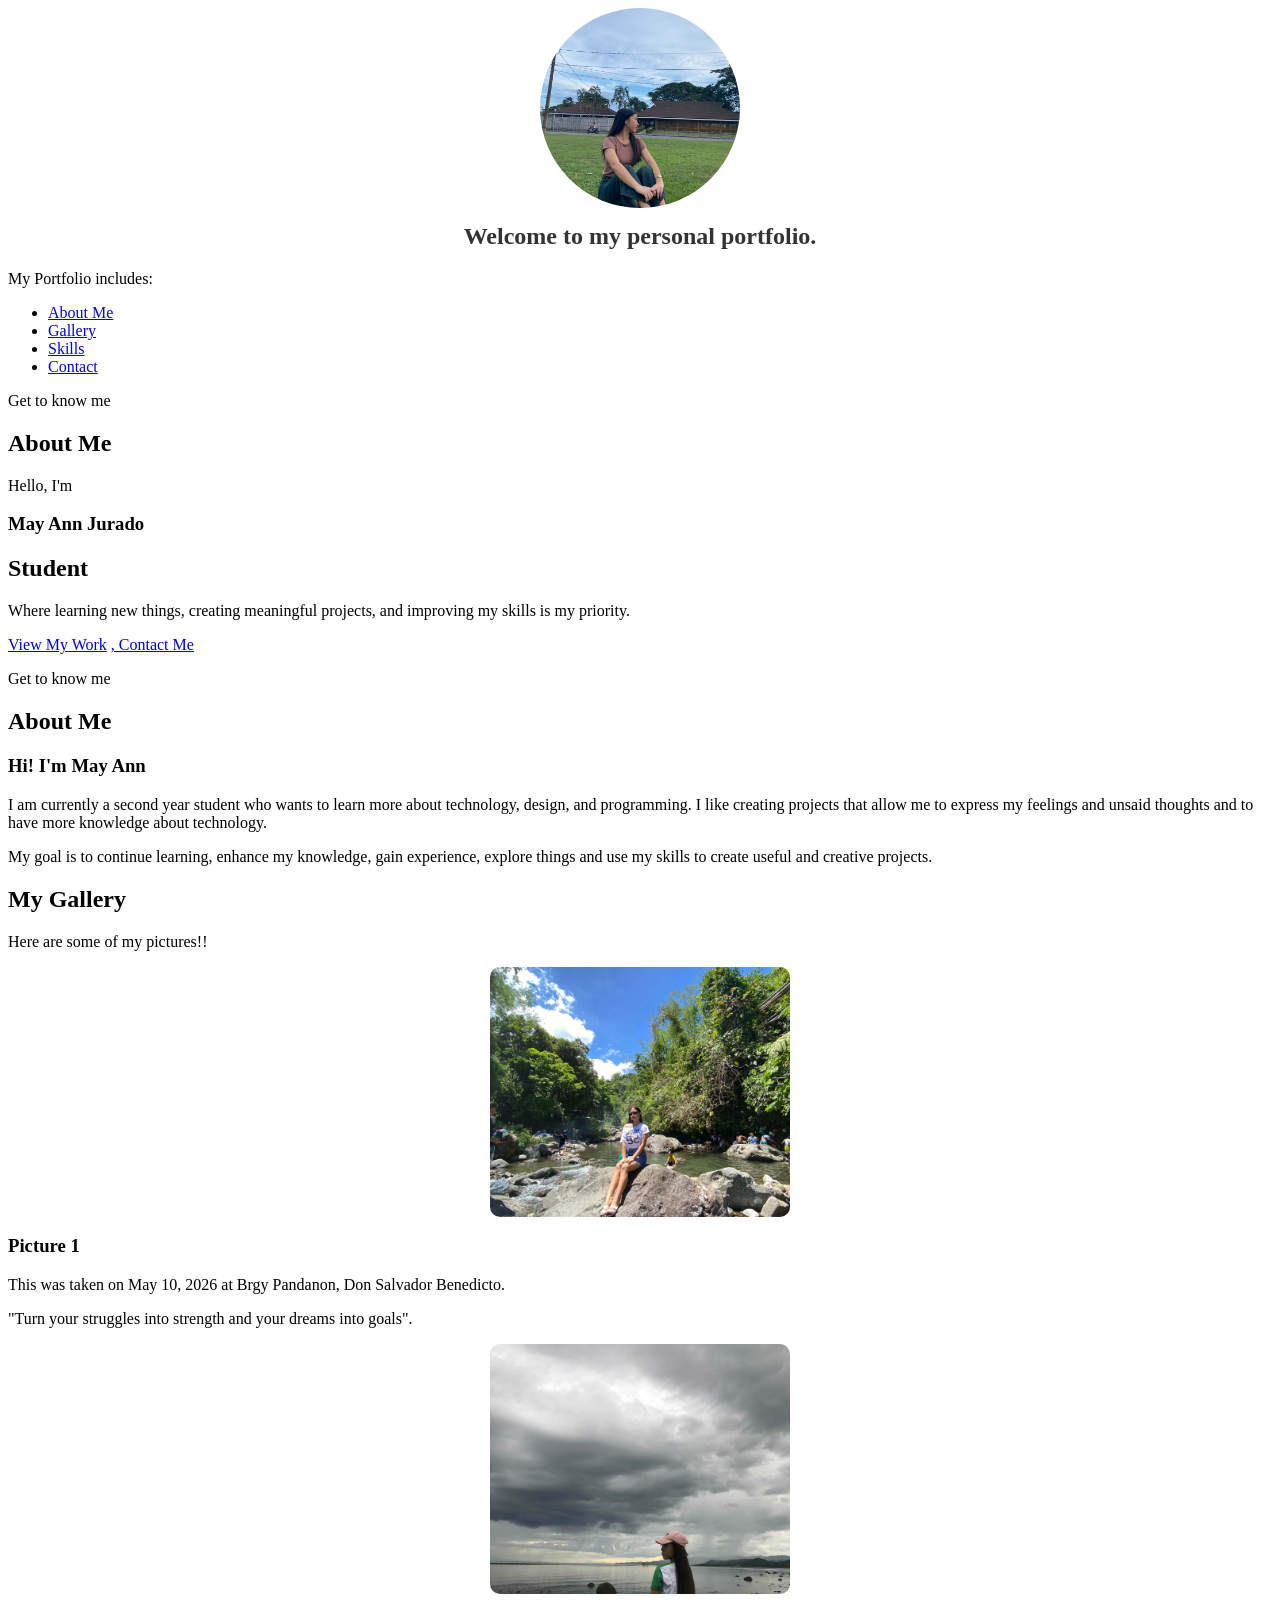
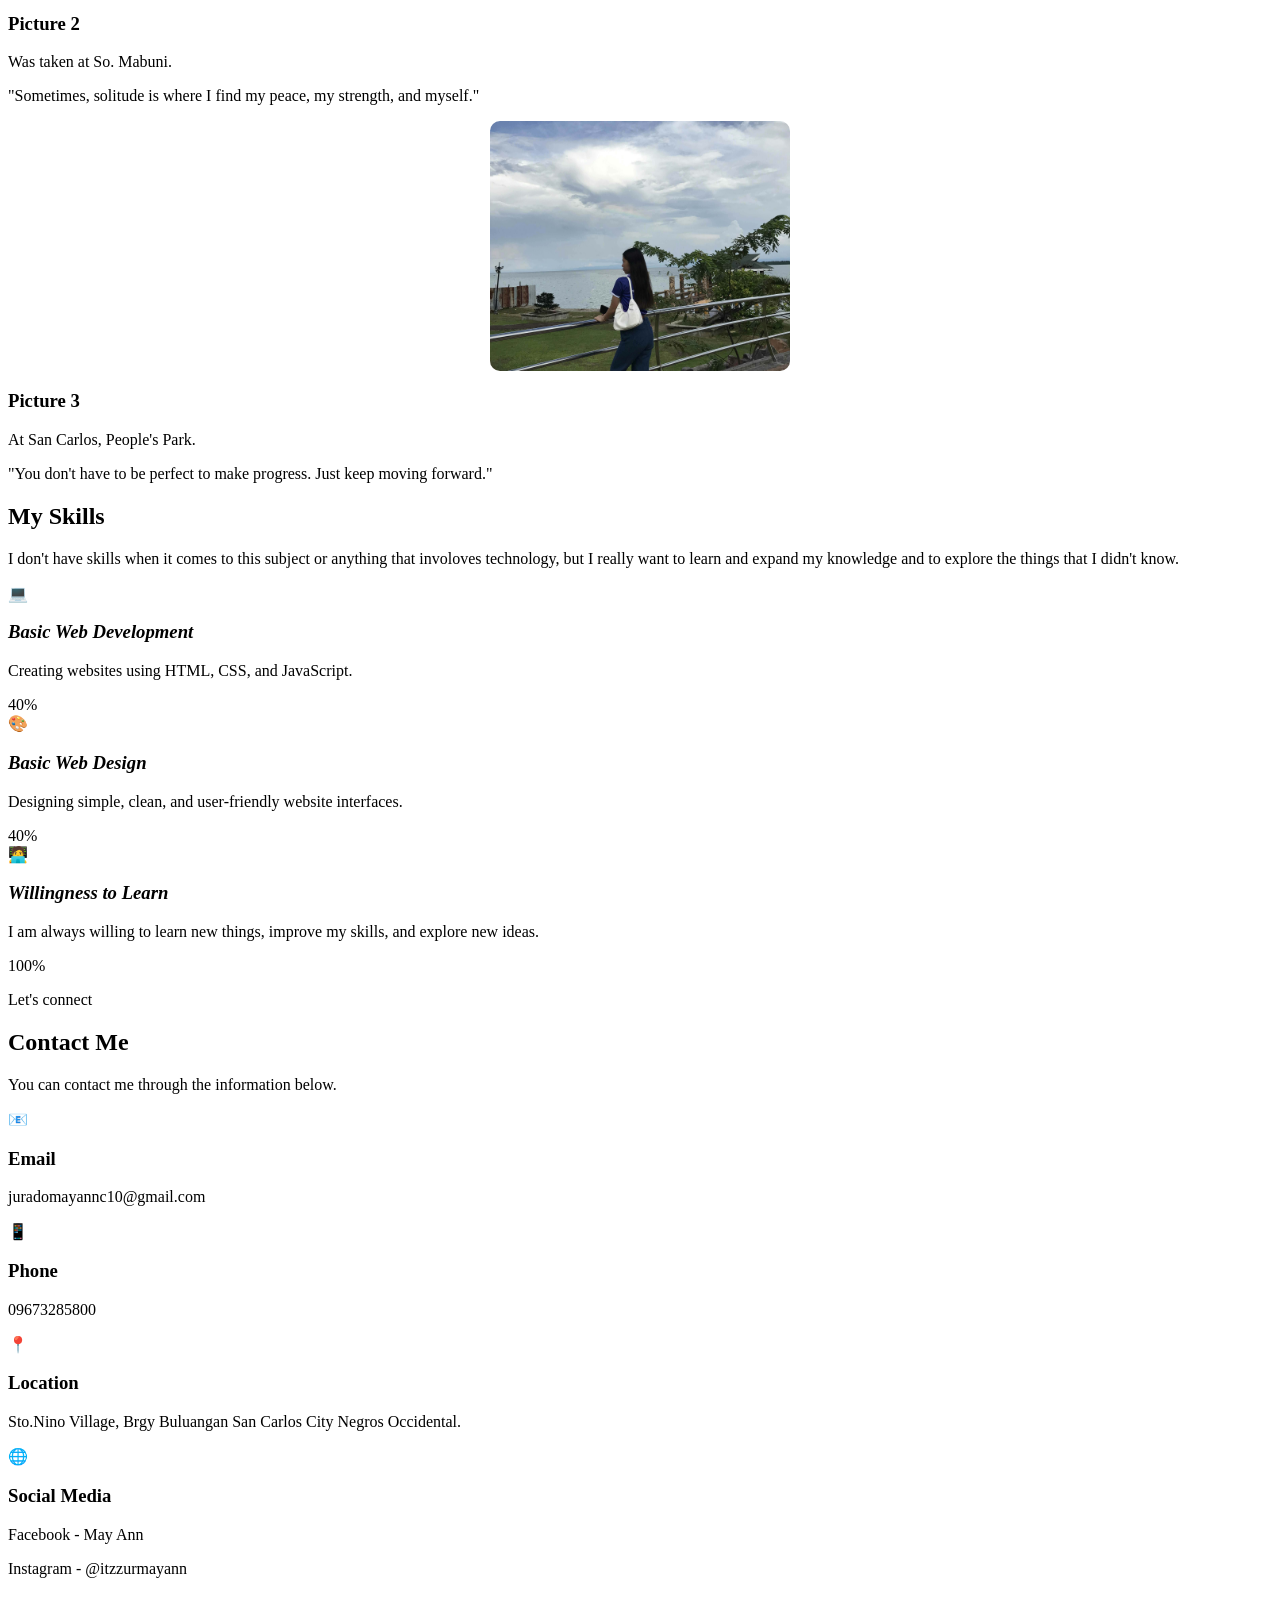
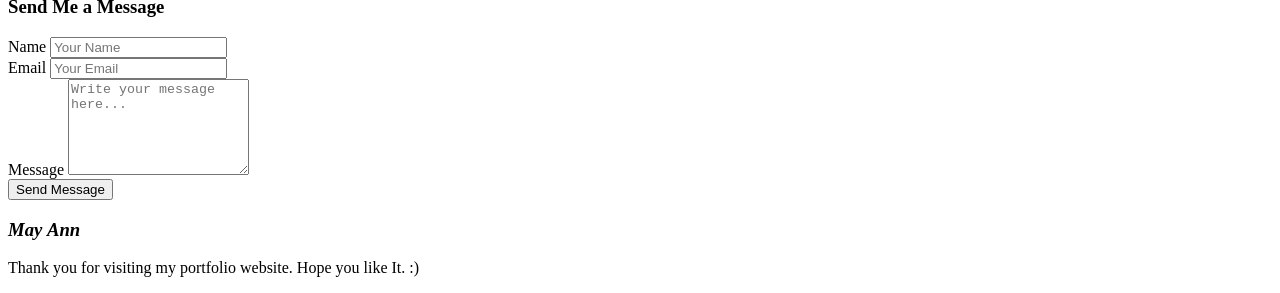
==== index.html @ 7fcada2a "Fix HTML formatting and structure" ====
<!DOCTYPE html>
<html lang="en">
<head>
    <meta charset="UTF-8">
    <meta name="viewport" content="width=device-width, initial-scale=1.0">

    <title>My Portfolio</title>
<!-- Facebook / Messenger Link Preview -->
    <meta property="og:title" content="May Ann | My Portfolio">
    <meta property="og:description" content="Welcome to my personal portfolio website.">
    <meta property="og:image" content="https://mayann-dev.github.io/my-portfolio/img1.jpg.jpg">
    <meta property="og:url" content="https://mayann-dev.github.io/my-portfolio">
    <meta property="og:type" content="website">
    
    <!-- Google Font -->
    <link rel="preconnect" href="https://fonts.googleapis.com">
    <link rel="preconnect" href="https://fonts.gstatic.com" crossorigin>
    <link href="https://fonts.googleapis.com/css2?family=Poppins:wght@300;400;500;600;700&display=swap" rel="stylesheet">

    <!-- CSS -->
    <link rel="stylesheet" href="style.css">
</head>

<body>
<header>
      <div class="profile"> 
        <img src="img1.jpg.jpg" width="200" height="200" style="display: block; margin: auto; border-radius: 50%;
       object-fit: cover;" alt="Profile Picture" class="profile" class="center-img">
      <h2>Welcome to my personal portfolio.</h2>
      </div>
        
    </header>

    <header>
        <nav class="navbar">

            <div class="logo">
                My <span> Portfolio includes: </span>
            </div>

            <ul class="nav-links" id="navLinks">
                <li><a href="#home">About Me</a></li>
                <li><a href="#gallery">Gallery</a></li>
                <li><a href="#skills">Skills</a></li>
                <li><a href="#contact">Contact</a></li>
            </ul>

            <div class="menu-button" id="menuButton">
                
            </div>

        </nav>
    </header>


    <section id="about" class="about">

        <div class="section-title">
            <p>Get to know me</p>
            <h2>About Me</h2>
        </div>

        <div class="about-content">

            <div class="about-text">
    <section id="About Me" class="hero">

        <div class="hero-content">

    
            <p class="intro">Hello, I'm</p>

            <h1>May Ann  <span>Jurado</span></h1>

            
            <h2>Student</h2>

            
        
                <p>
                 Where learning new things, creating
                meaningful projects, and improving my skills is my priority.
            </p>

            <div class="hero-buttons">
                <a href="#gallery" class="btn">View My Work</a>

                <a href="#about" class="btn btn-outline">
                <a href="#contact" class="btn btn-outline">, Contact Me</a>
            </div>

        </div>

    </section>


    
    <section id="about" class="about">

        <div class="section-title">
            <p>Get to know me</p>
            <h2>About Me</h2>
        </div>

        
                
                <h3>Hi! I'm <span>May Ann</span></h3>

                <p>
                    I am currently a second year student who wants to learn more about
                    technology, design, and programming. I like creating
                    projects that allow me to express my feelings and unsaid thoughts and
                    to have more knowledge about technology.
                </p>

                <p>
                    My goal is to continue learning, enhance my knowledge, gain experience, explore things 
                    and use my skills to create useful and creative
                    projects.
                </p>

            </div>

        </div>

    </section>


    <!-- =========================
         GALLERY
    ========================== -->
    <section id="gallery" class="gallery-section">

        <div class="section-title">
        
            <h2>My Gallery</h2>
        </div>

        <p class="section-description">
            Here are some of my pictures!!
           
        </p>

        <div class="gallery">

            <!-- PICTURE 1 -->
            <div class="gallery-item">
                <img src="mayann.jpg" alt="Mayann">

                <div class="gallery-overlay">
                    <h3>Picture 1 </h3>
                    <p>This was taken on May 10, 2026 at Brgy Pandanon, Don Salvador Benedicto. </p>
                    <p>
                   "Turn your struggles into strength and your dreams into goals".

                    </p>
                </div>
            </div>


            <!-- PICTURE 2 -->
            <div class="gallery-item">
                <img src="eme.jpg" alt="Eme">

                <div class="gallery-overlay">
                    <h3>Picture 2</h3>
                    <p>Was taken at So. Mabuni.</p>

                    <p>"Sometimes, solitude is where I find my peace, my strength, and myself."</p>
                </div>
            </div>


            <!-- PICTURE 3 -->
            <div class="gallery-item">
                <img src="miss.jpg" alt="My third picture">

                <div class="gallery-overlay">
                    <h3>Picture 3</h3>
                    <p>At San Carlos, People's Park.</p>

                    <p>"You don't have to be perfect to make progress. Just keep moving forward."</p>
                </div>
            </div>

        </div>

    </section>


    <!-- =========================
         SKILLS
    ========================== -->


    <section id="skills" class="skills-section">

        <div class="section-title">
            
            <h2>My Skills</h2>
        </div>

        <p class="section-description">
            I don't have skills when it comes to this subject or anything that involoves technology, 
            but I really want to learn and expand my knowledge and to explore the things that I didn't know.
        </p>


        <div class="skills-container">

            <!-- SKILL 1 -->
            <div class="skill-card">

                <div class="skill-icon">
                    💻
                </div>

                <h3><i></1>Basic Web Development</i></h3>

                <p>
                    Creating websites using HTML, CSS,
                    and JavaScript.
                </p>

                <div class="skill-bar">
                    <div class="skill-progress" style="width: 80%;">
                    </div>
                </div>

                <span class="skill-percent">40%</span>

            </div>


            <!-- SKILL 2 -->
            <div class="skill-card">

                <div class="skill-icon">
                    🎨
                </div>

                <h3><i>Basic Web Design</i></h3>

                <p>
                    Designing simple, clean, and user-friendly
                    website interfaces.
                </p>

                <div class="skill-bar">
                    <div class="skill-progress" style="width: 75%;">
                    </div>
                </div>

                <span class="skill-percent">40%</span>

            </div>


            <!-- SKILL 3 -->
            <div class="skill-card">

                <div class="skill-icon">
                    🧑‍💻
                </div>

                <h3><i>Willingness to Learn</i></h3>

                <p>
                    I am always willing to learn new things, improve my skills, and explore new ideas.
                </p>

                <div class="skill-bar">
                    <div class="skill-progress" style="width: 70%;">
                    </div>
                </div>

                <span class="skill-percent">100%</span>

            </div>


            
            

    </section>


    <!-- =========================
         CONTACT
    ========================== -->
    <section id="contact" class="contact-section">

        <div class="section-title">
            <p>Let's connect</p>
            <h2>Contact Me</h2>
        </div>

        <p class="section-description">
            You can contact me through the information below.
        </p>


        <div class="contact-container">

            
            <div class="contact-card">

                <div class="contact-icon">
                    📧
                </div>

                <h3>Email</h3>

                
                <p>juradomayannc10@gmail.com</p>

            </div>


        
            <div class="contact-card">

                <div class="contact-icon">
                    📱
                </div>

                <h3>Phone</h3>

                
                <p>09673285800</p>

            </div>


            
            <div class="contact-card">

                <div class="contact-icon">
                    📍
                </div>

                <h3>Location</h3>

                <div></div>
                <p>Sto.Nino Village, Brgy Buluangan San Carlos City Negros Occidental.</p

            </div>


            <!-- SOCIAL MEDIA -->
            <div class="contact-card">

                <div class="contact-icon">
                    🌐
                </div>

                <h3>Social Media</h3>

                
                <p>Facebook -
                    May Ann
                    </p>
                    <p>
                     Instagram - 
                    @itzzurmayann
                </p>

            </div>

        </div>


        <div class="contact-form-container">

            <h3>Send Me a Message</h3>

            <form id="contactForm">

                <div class="form-group">
                    <label for="name">Name</label>

                    <input
                        type="text"
                        id="name"
                        placeholder="Your Name"
                        required
                    >
                </div>


                <div class="form-group">
                    <label for="email">Email</label>

                    <input
                        type="email"
                        id="email"
                        placeholder="Your Email"
                        required
                    >
                </div>


                <div class="form-group">
                    <label for="message">Message</label>

                    <textarea
                        id="message"
                        rows="6"
                        placeholder="Write your message here..."
                        required
                    ></textarea>
                </div>


                <button type="submit" class="btn">
                    Send Message
                </button>

            </form>

        </div>

    </section>


    <!-- =========================
         FOOTER
    ========================== -->
    <footer>

        <div class="footer-content">

            
            <h3><i>May</i> <span><i>Ann</i></span></h3>

            <p>
                Thank you for visiting my portfolio website. Hope you like It. :)
            </p>

            

        </div>

    </footer>


    <!-- JAVASCRIPT -->
    <script src="script.js"></script>

</body>
</html>
---- style.css ----
.gallery-item img {
    width: 300px;
    height: 250px;
    object-fit: cover;
    border-radius: 10px;
     display: block;
    margin: auto;
}

.profile img {
    width: 300px;
    height: 250px;
    border-radius: 10px;
    display: block;
    margin: auto;

}
.profile {
    text-align: center;
}

.profile img {
    width: 200px;
    height: 200px;
    border-radius: 50%;
}

.profile h2 {
    margin-top: 15px;
    color: #333;
}
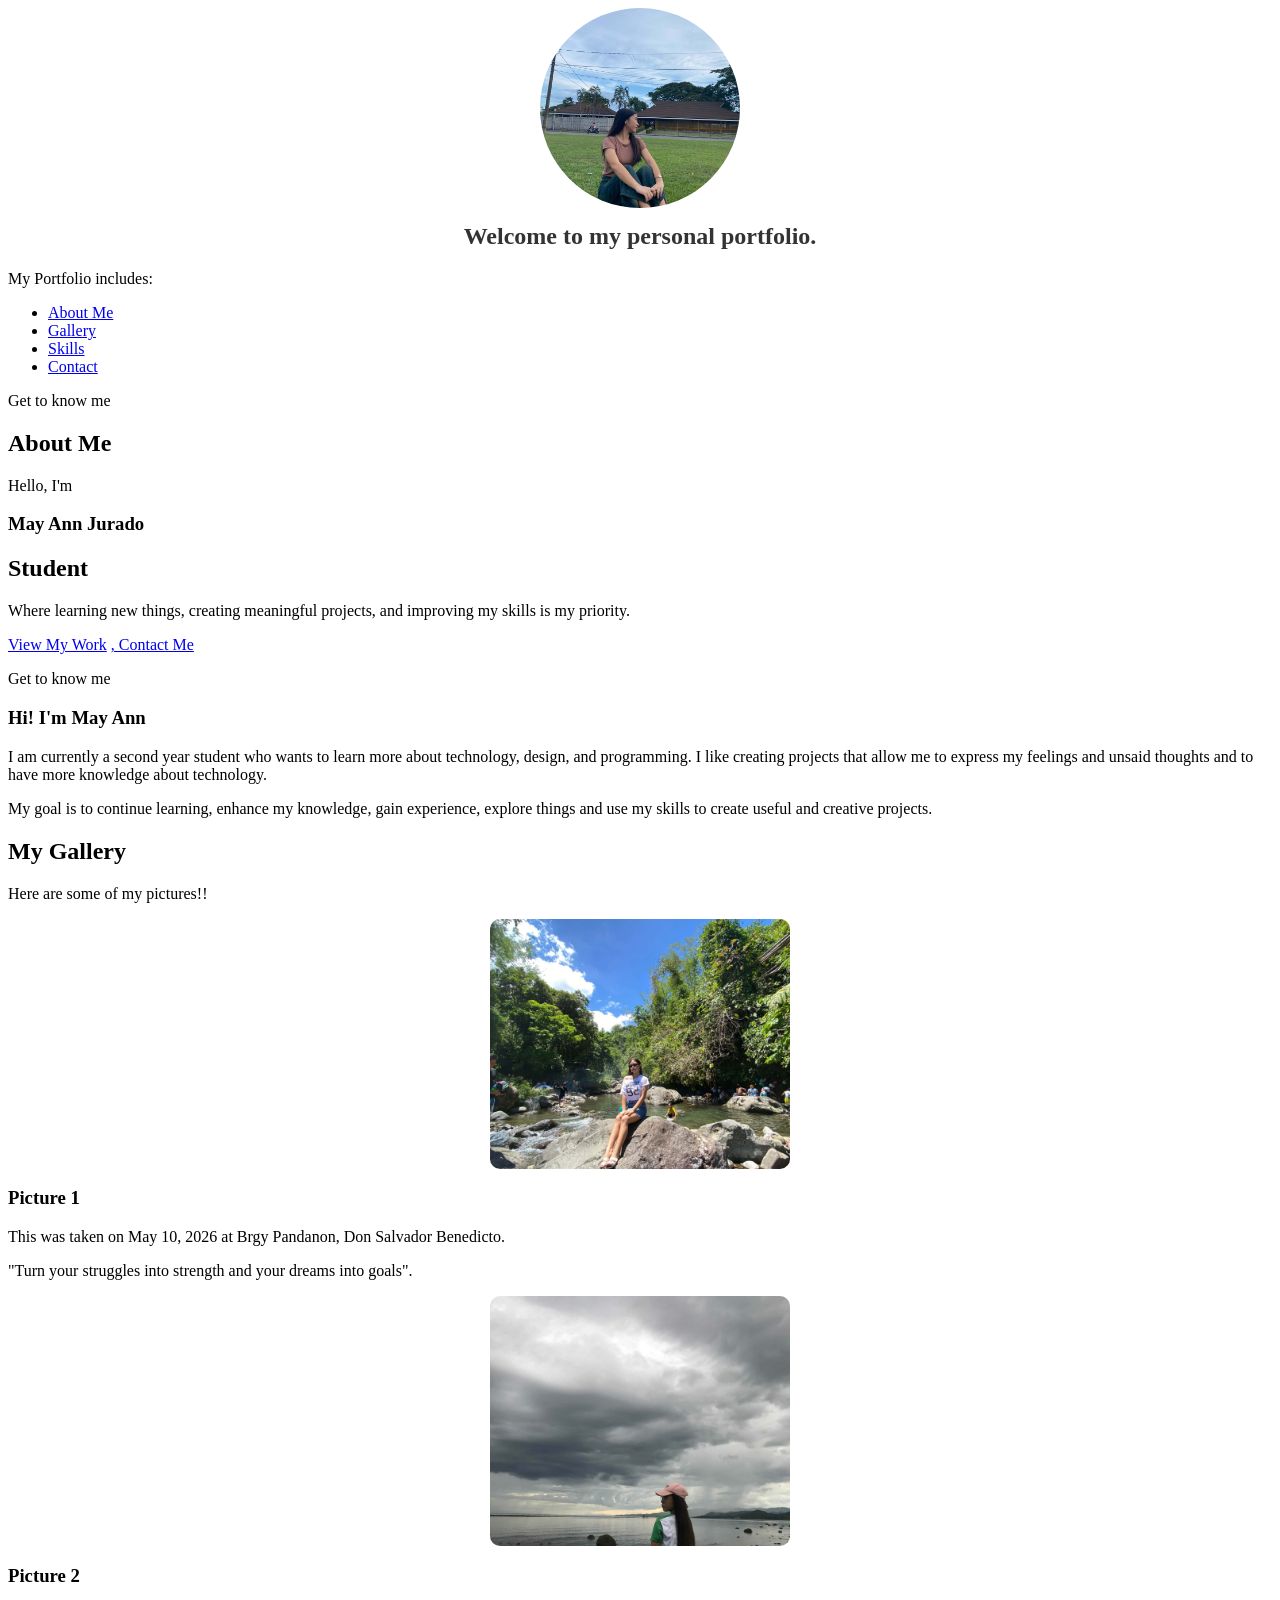
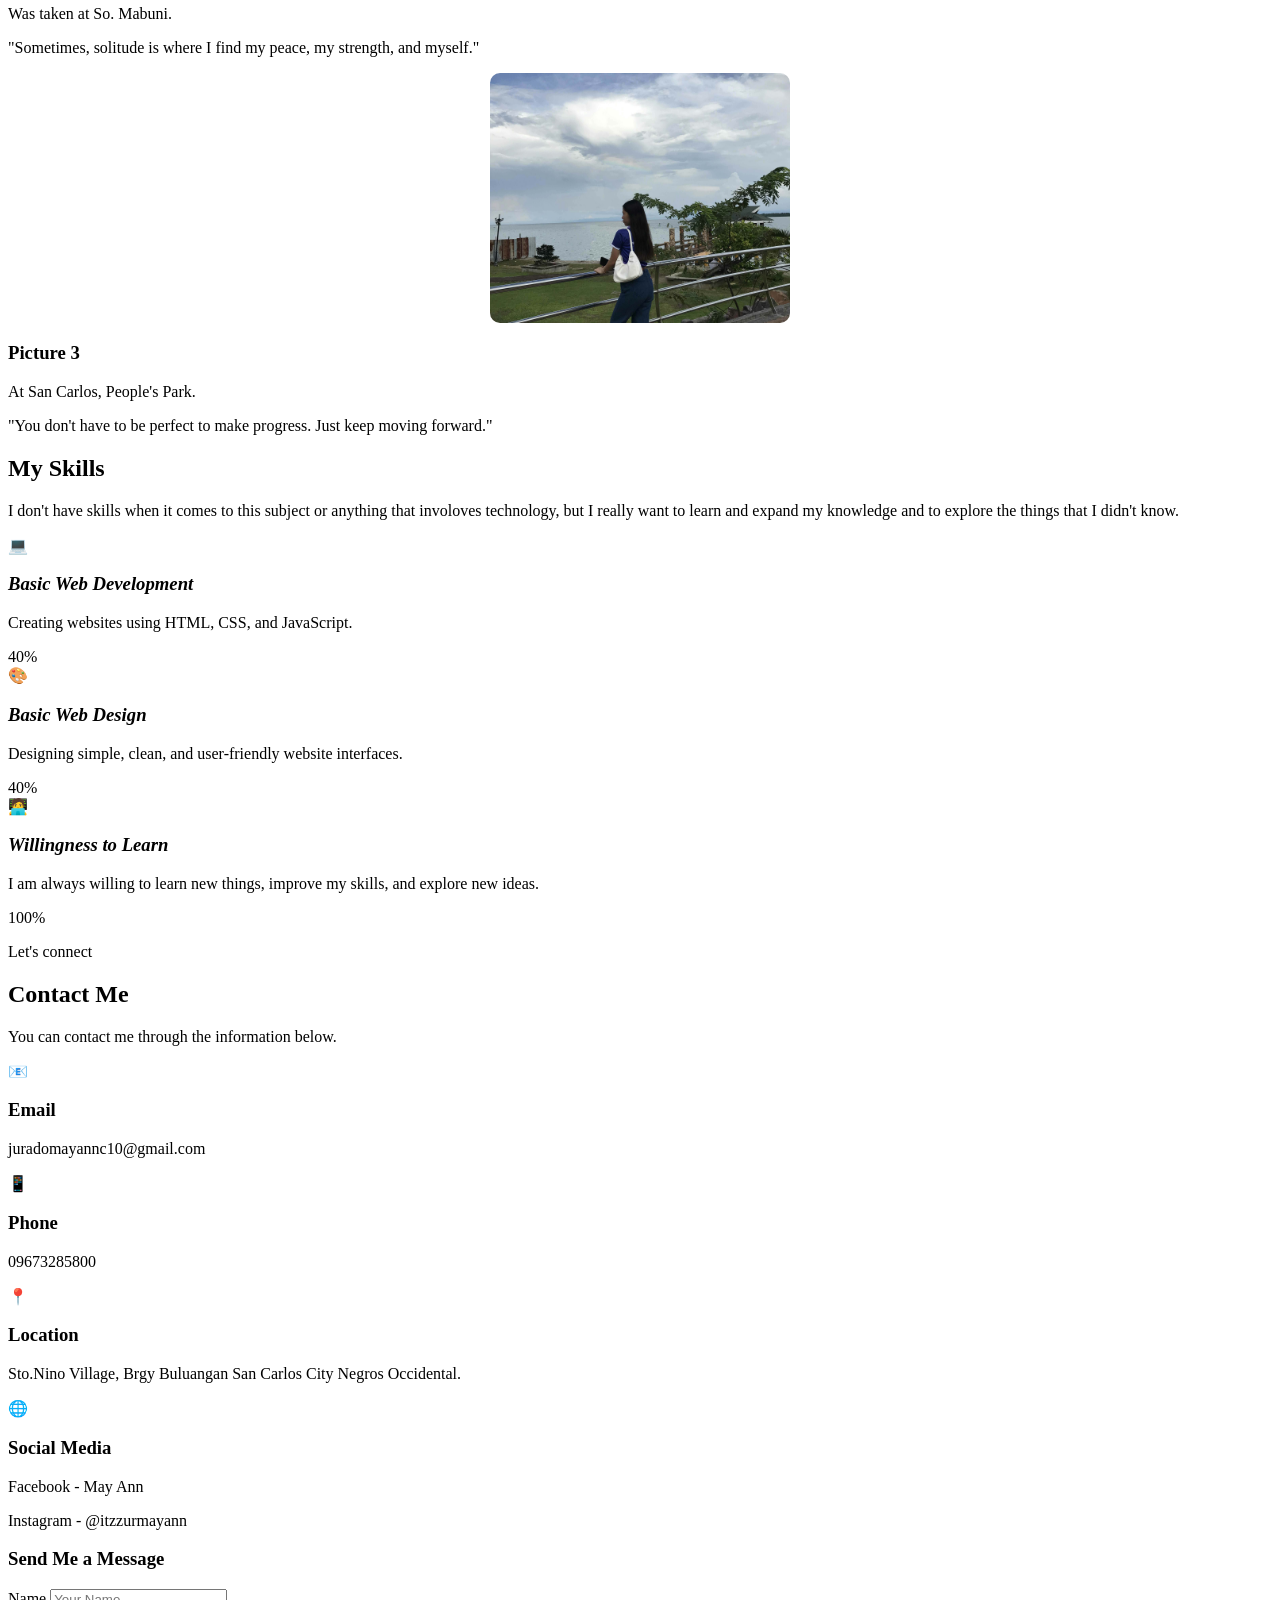
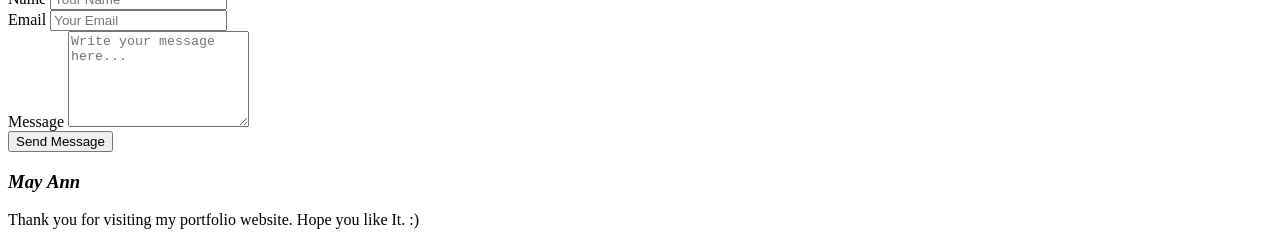
==== commit 5debc287: "Fix HTML formatting and structure" ====
--- a/index.html
+++ b/index.html
@@ -99,7 +99,7 @@
 
         <div class="section-title">
             <p>Get to know me</p>
-            <h2>About Me</h2>
+            
         </div>
 
         
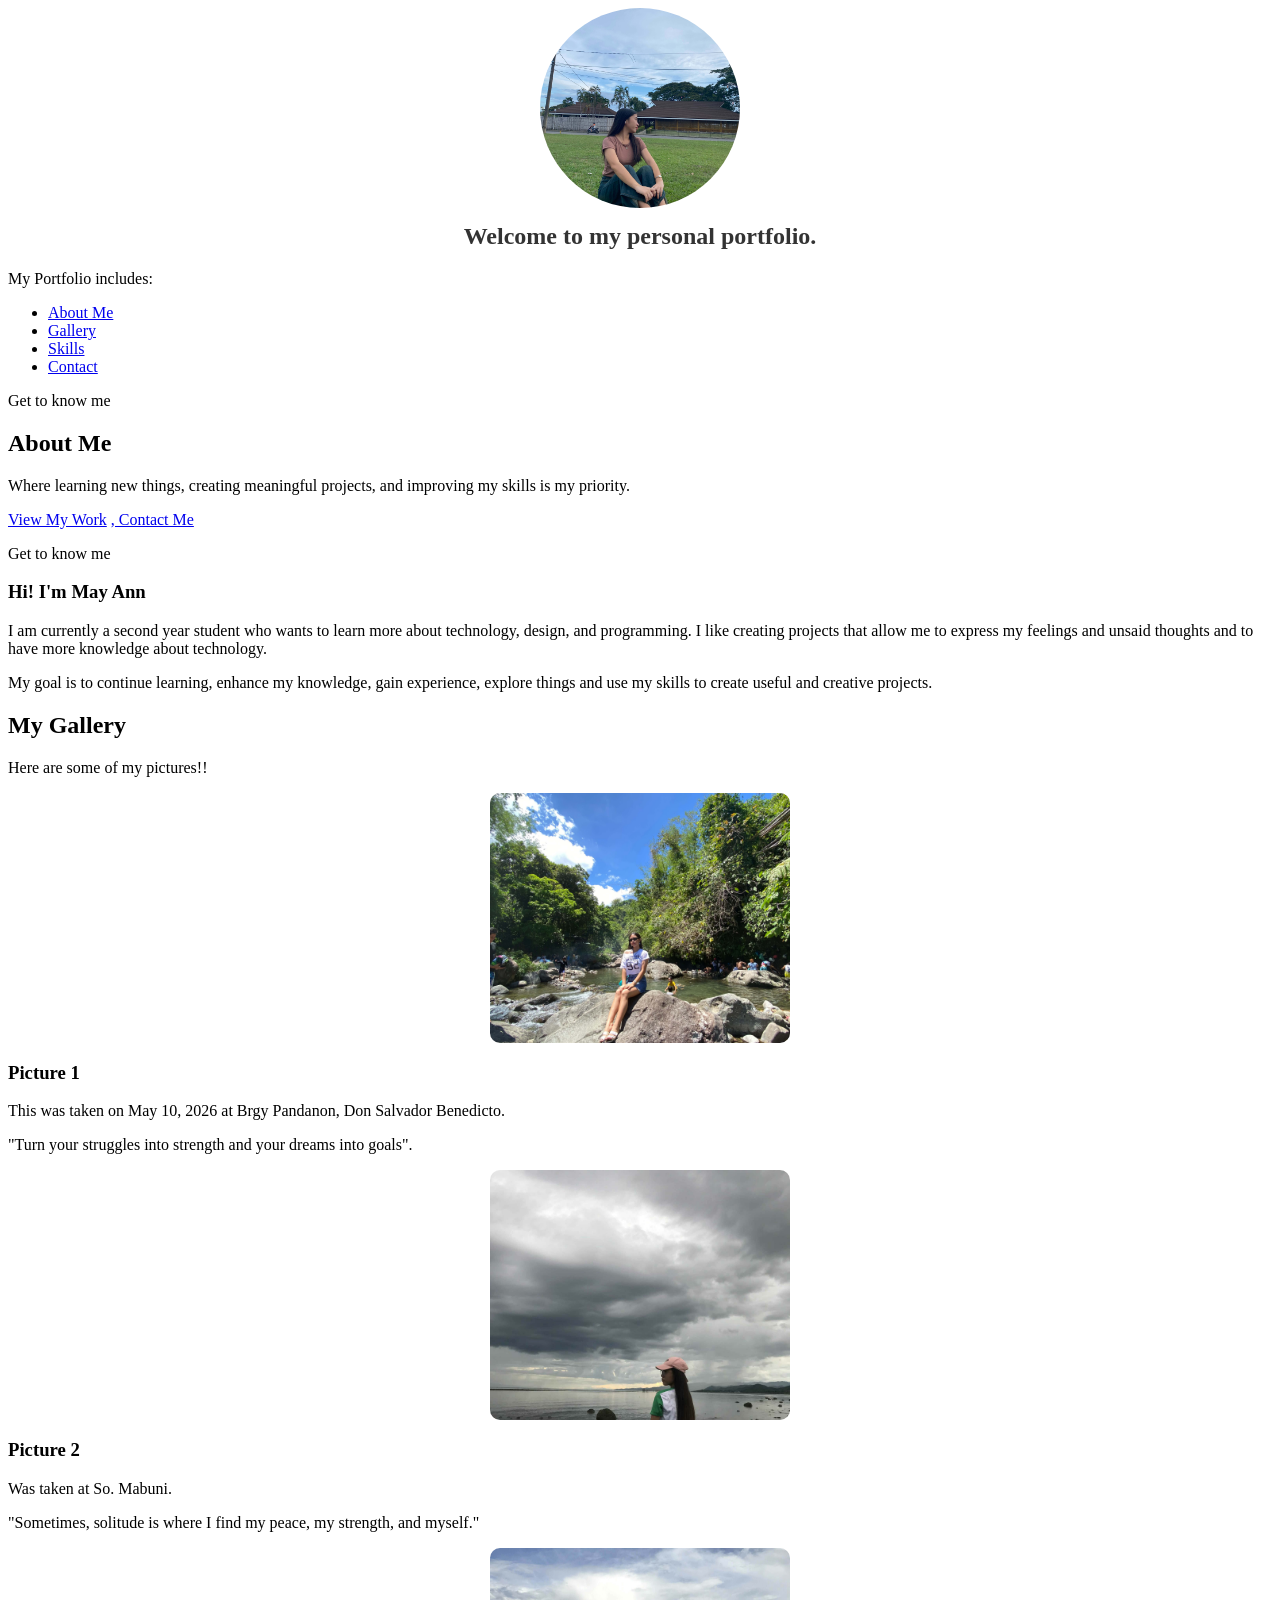
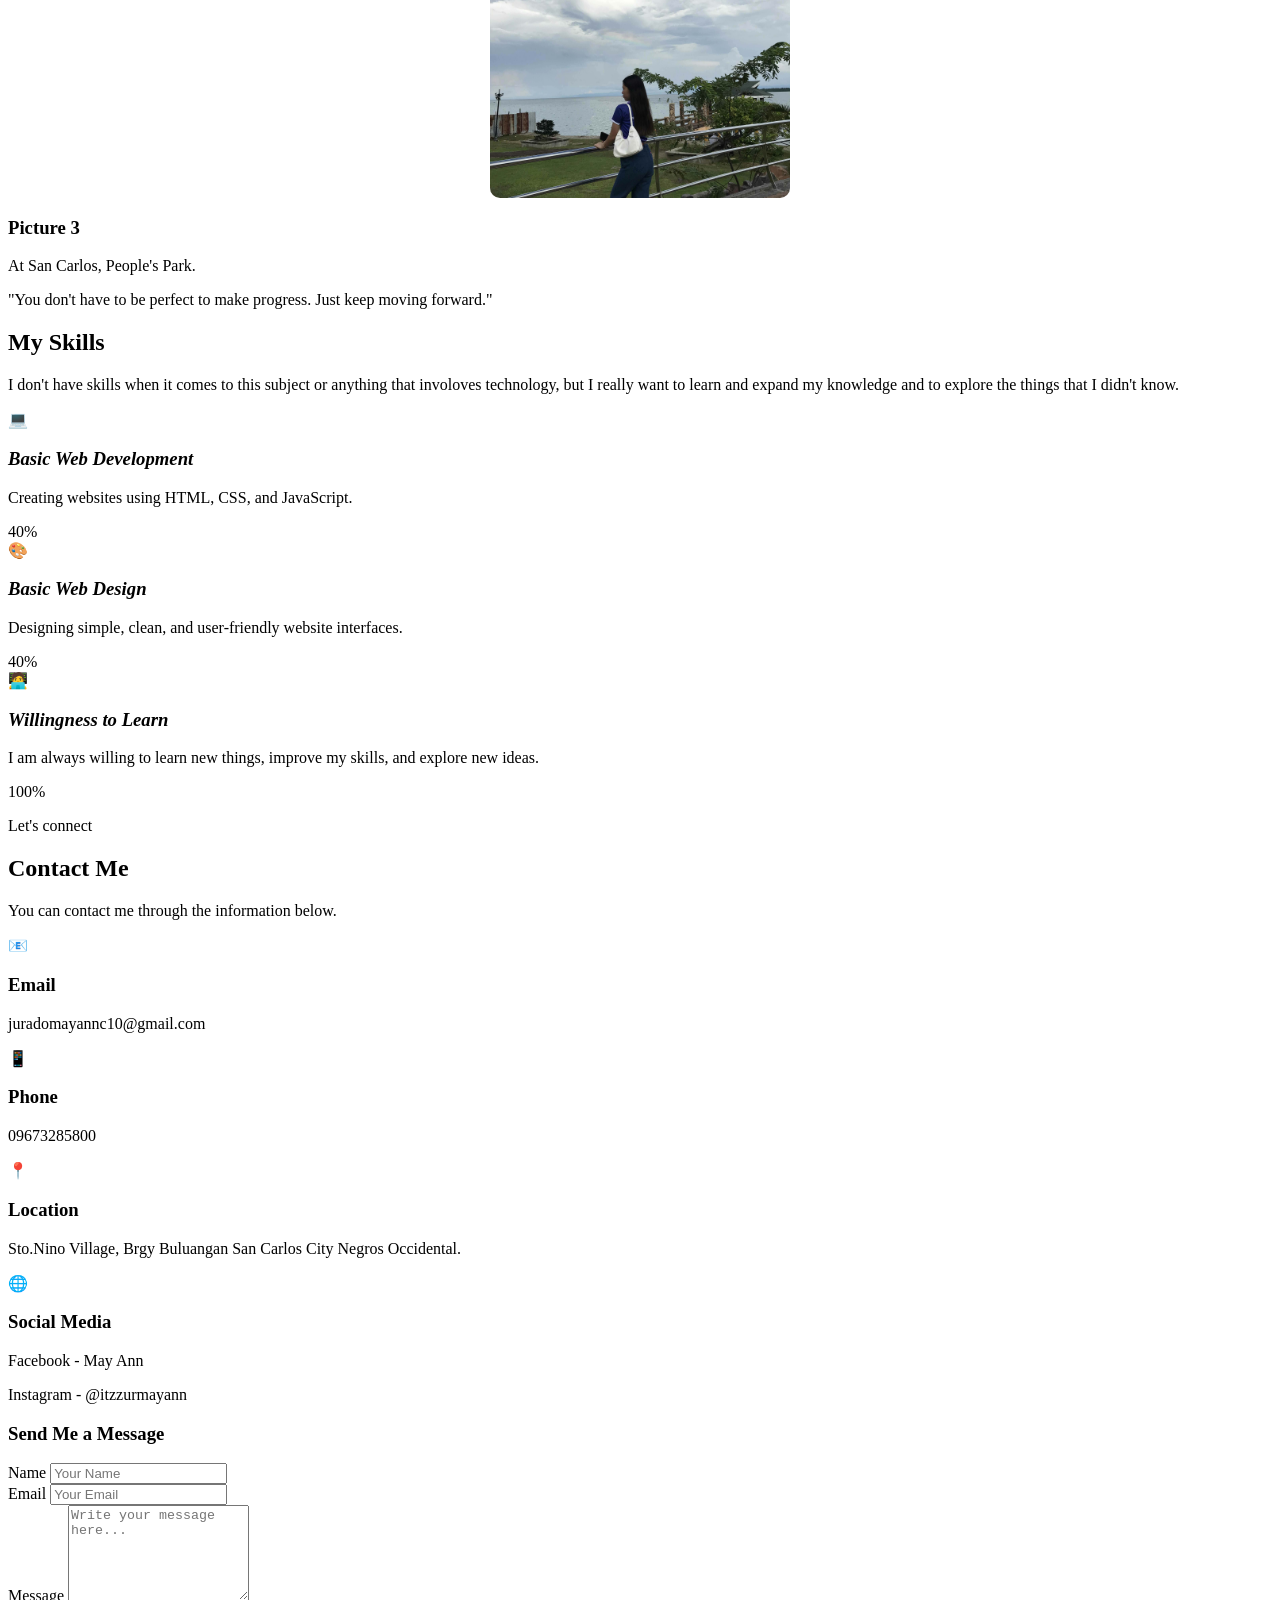
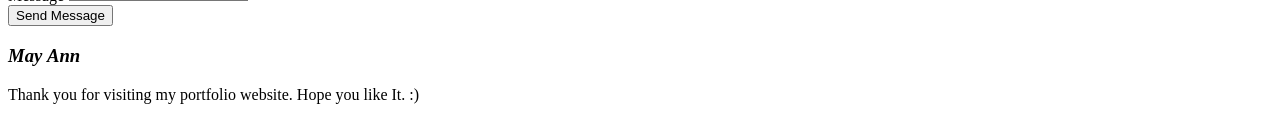
==== commit 337106ad: "Fix HTML structure and content formatting" ====
--- a/index.html
+++ b/index.html
@@ -68,13 +68,6 @@
         <div class="hero-content">
 
     
-            <p class="intro">Hello, I'm</p>
-
-            <h1>May Ann  <span>Jurado</span></h1>
-
-            
-            <h2>Student</h2>
-
             
         
                 <p>
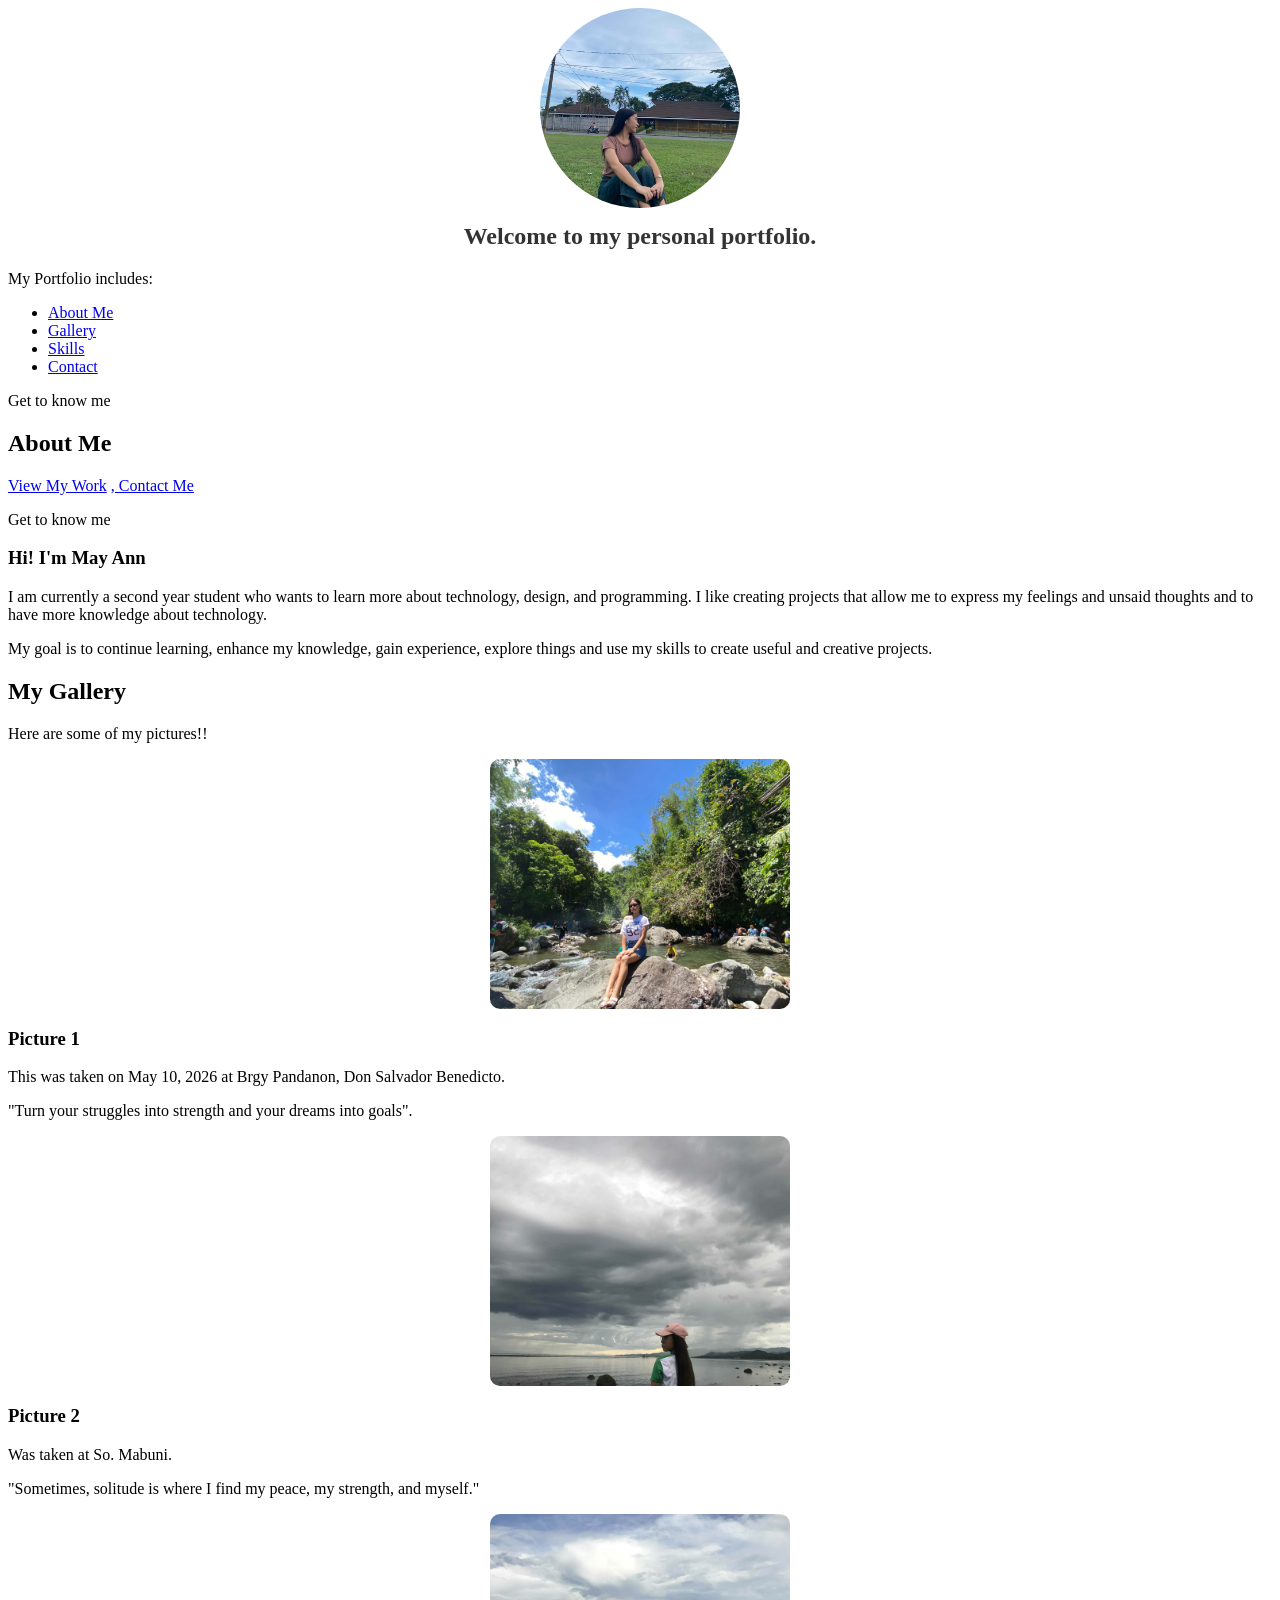
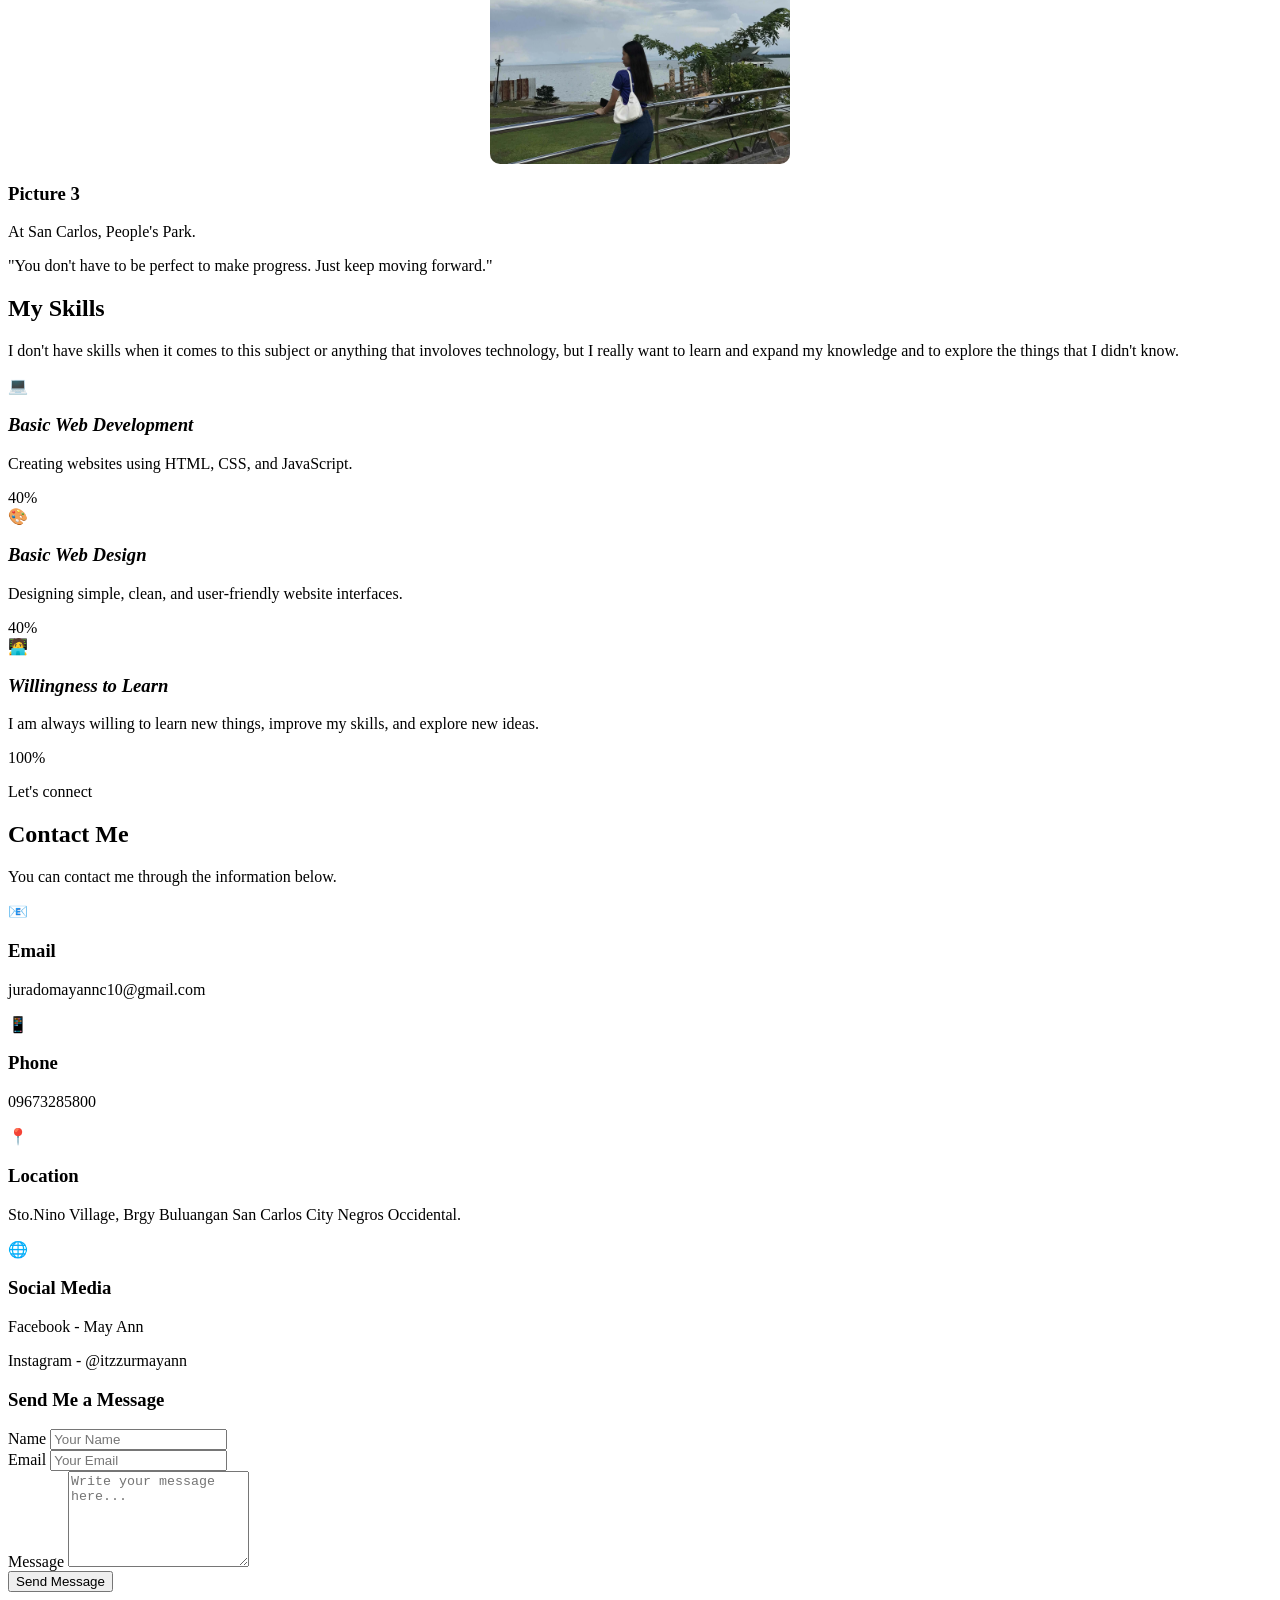
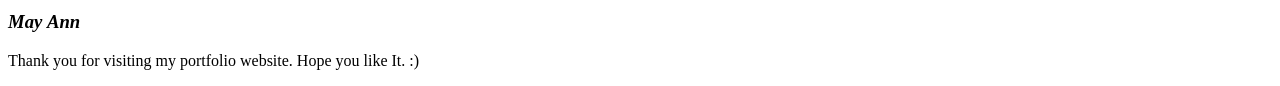
==== commit 8dbe737b: "Fix HTML formatting and structure" ====
--- a/index.html
+++ b/index.html
@@ -65,16 +65,7 @@
             <div class="about-text">
     <section id="About Me" class="hero">
 
-        <div class="hero-content">
-
-    
-            
-        
-                <p>
-                 Where learning new things, creating
-                meaningful projects, and improving my skills is my priority.
-            </p>
-
+       
             <div class="hero-buttons">
                 <a href="#gallery" class="btn">View My Work</a>
 
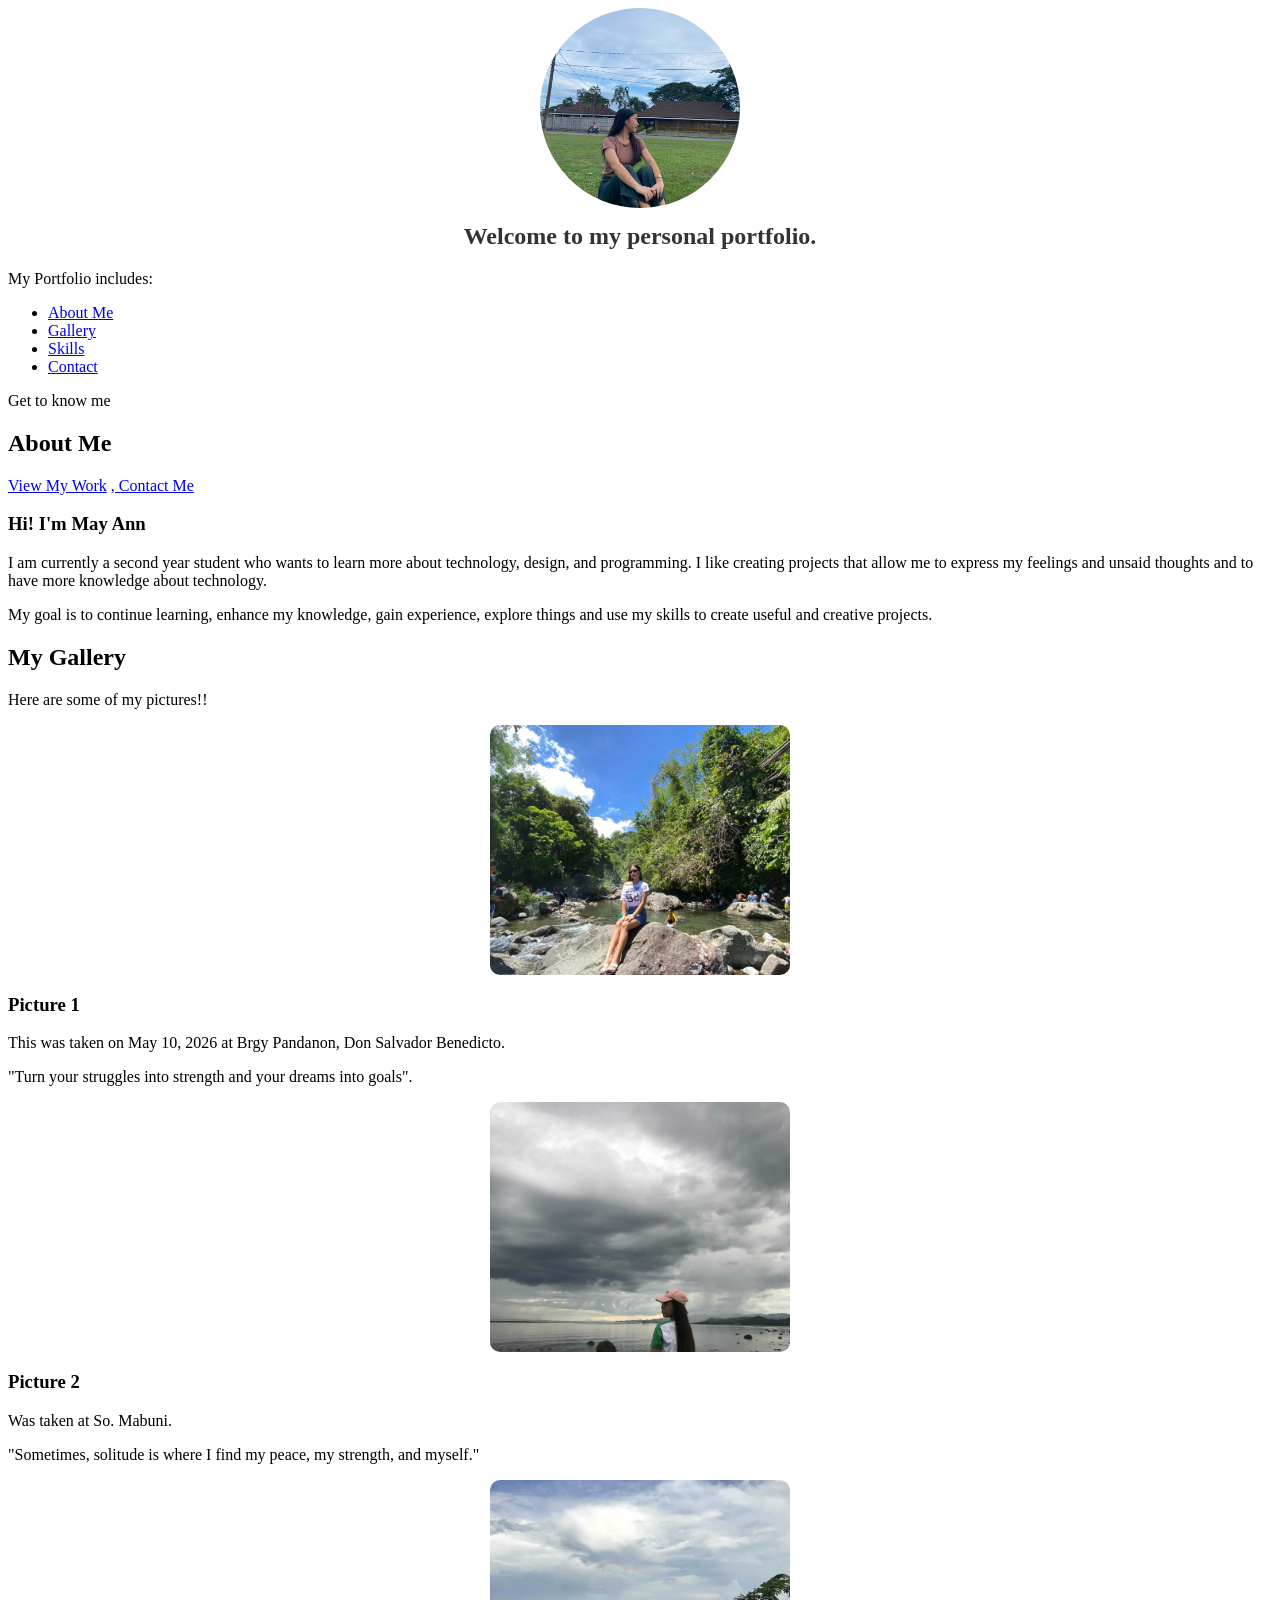
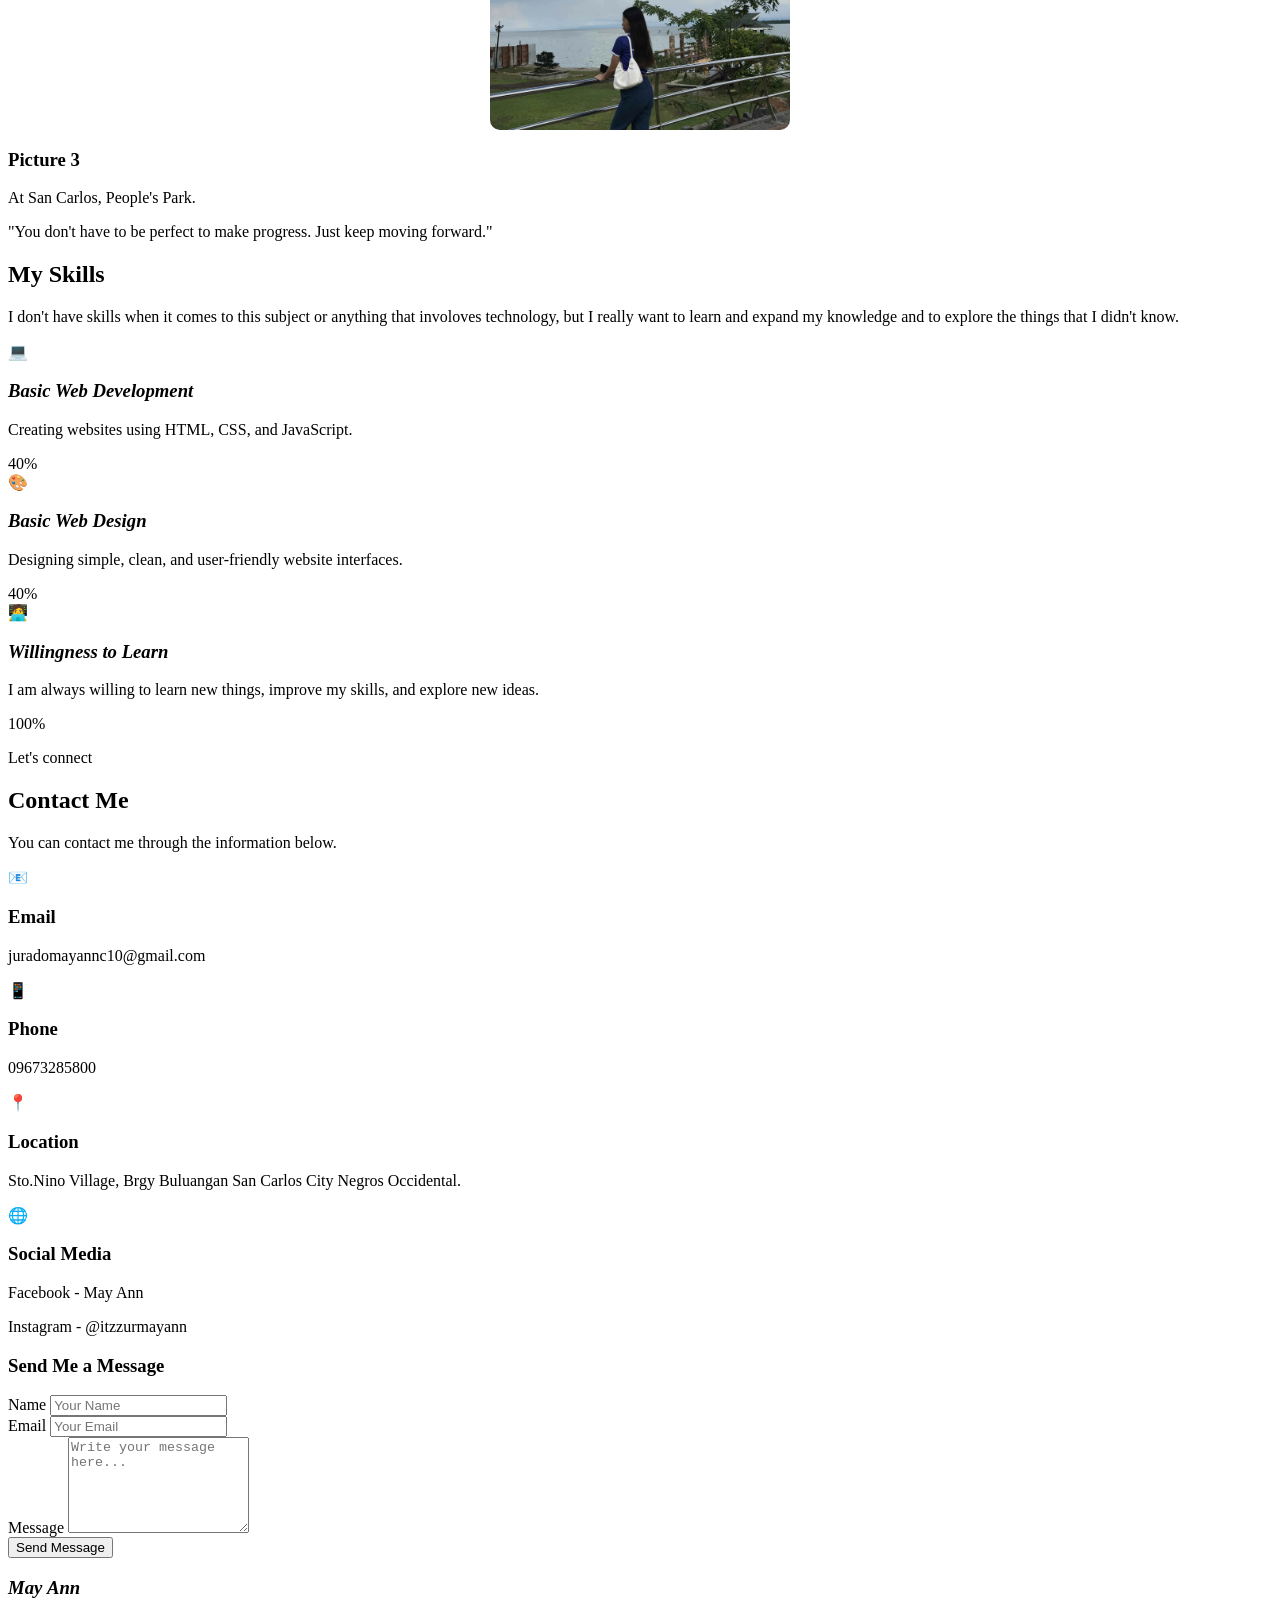
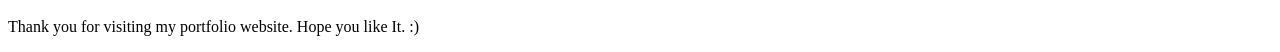
==== commit 1bac7e12: "Fix HTML structure and clean up formatting" ====
--- a/index.html
+++ b/index.html
@@ -82,7 +82,7 @@
     <section id="about" class="about">
 
         <div class="section-title">
-            <p>Get to know me</p>
+    
             
         </div>
 
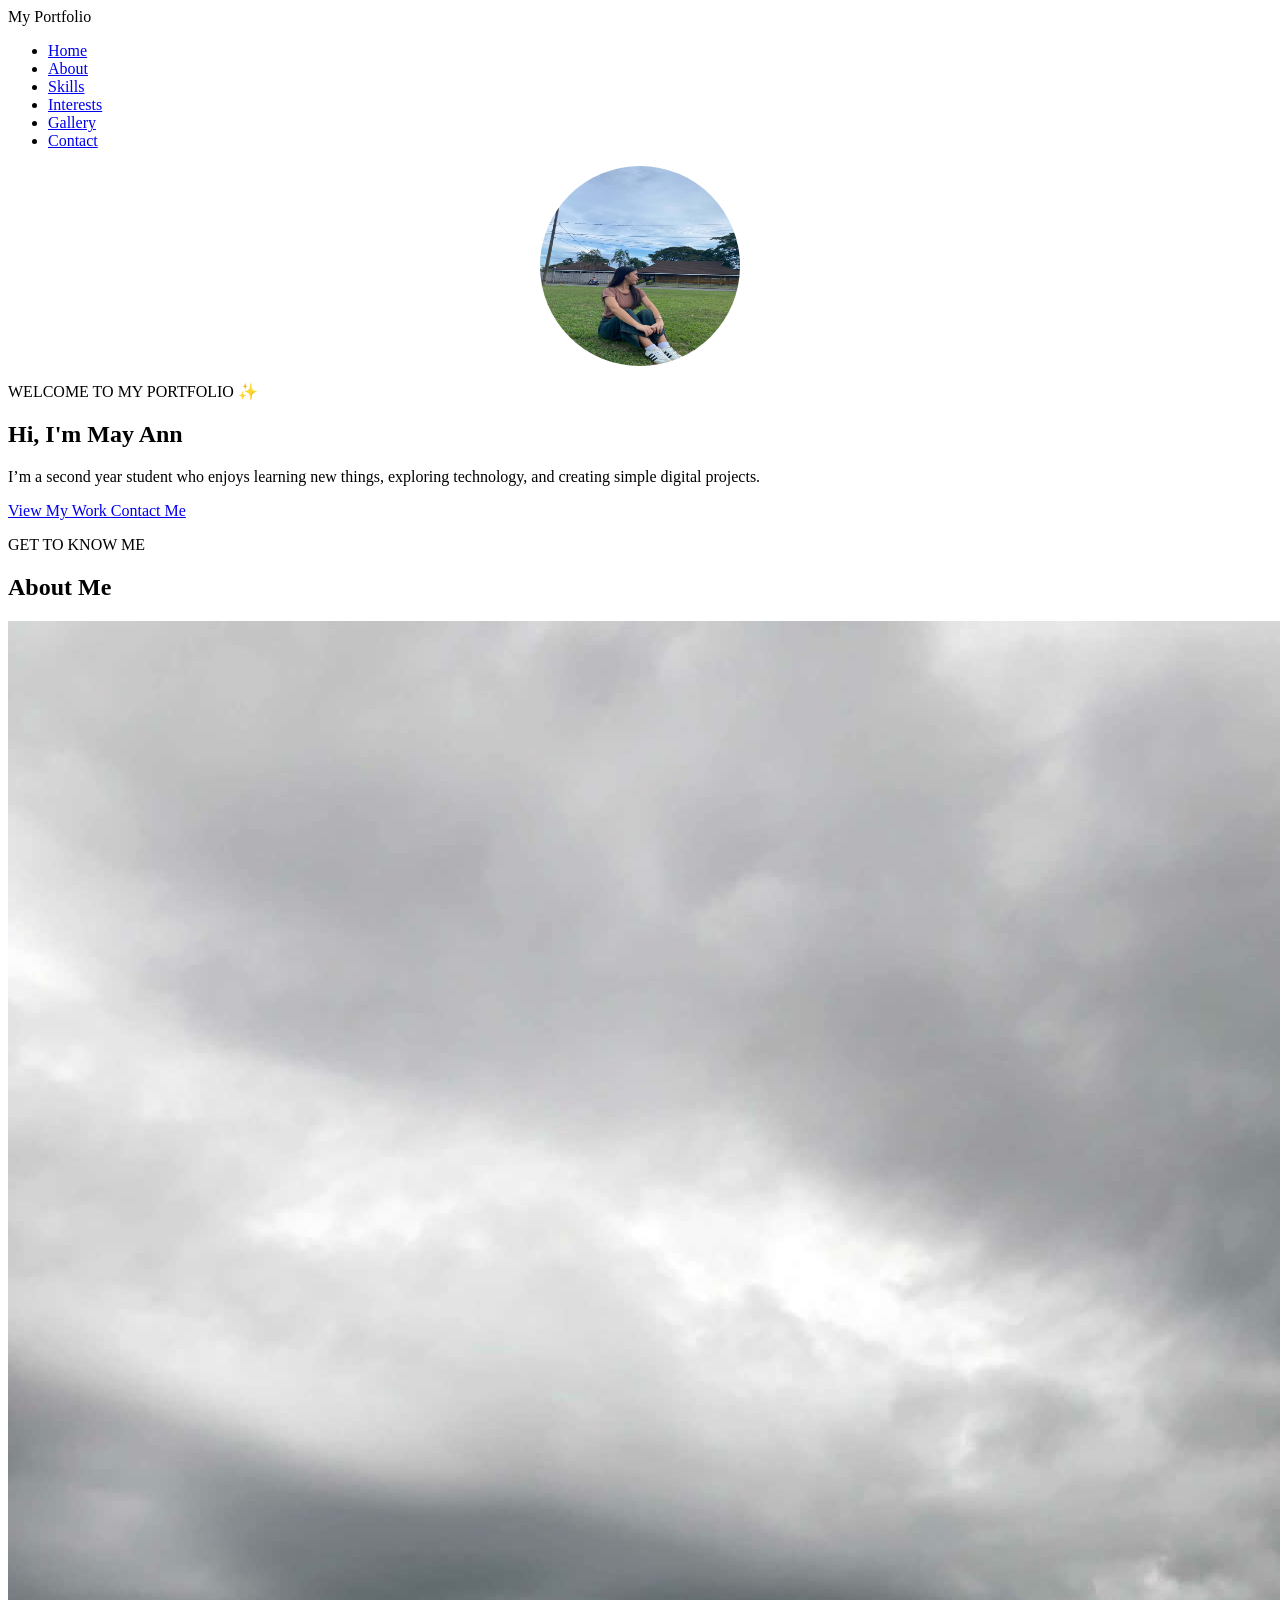
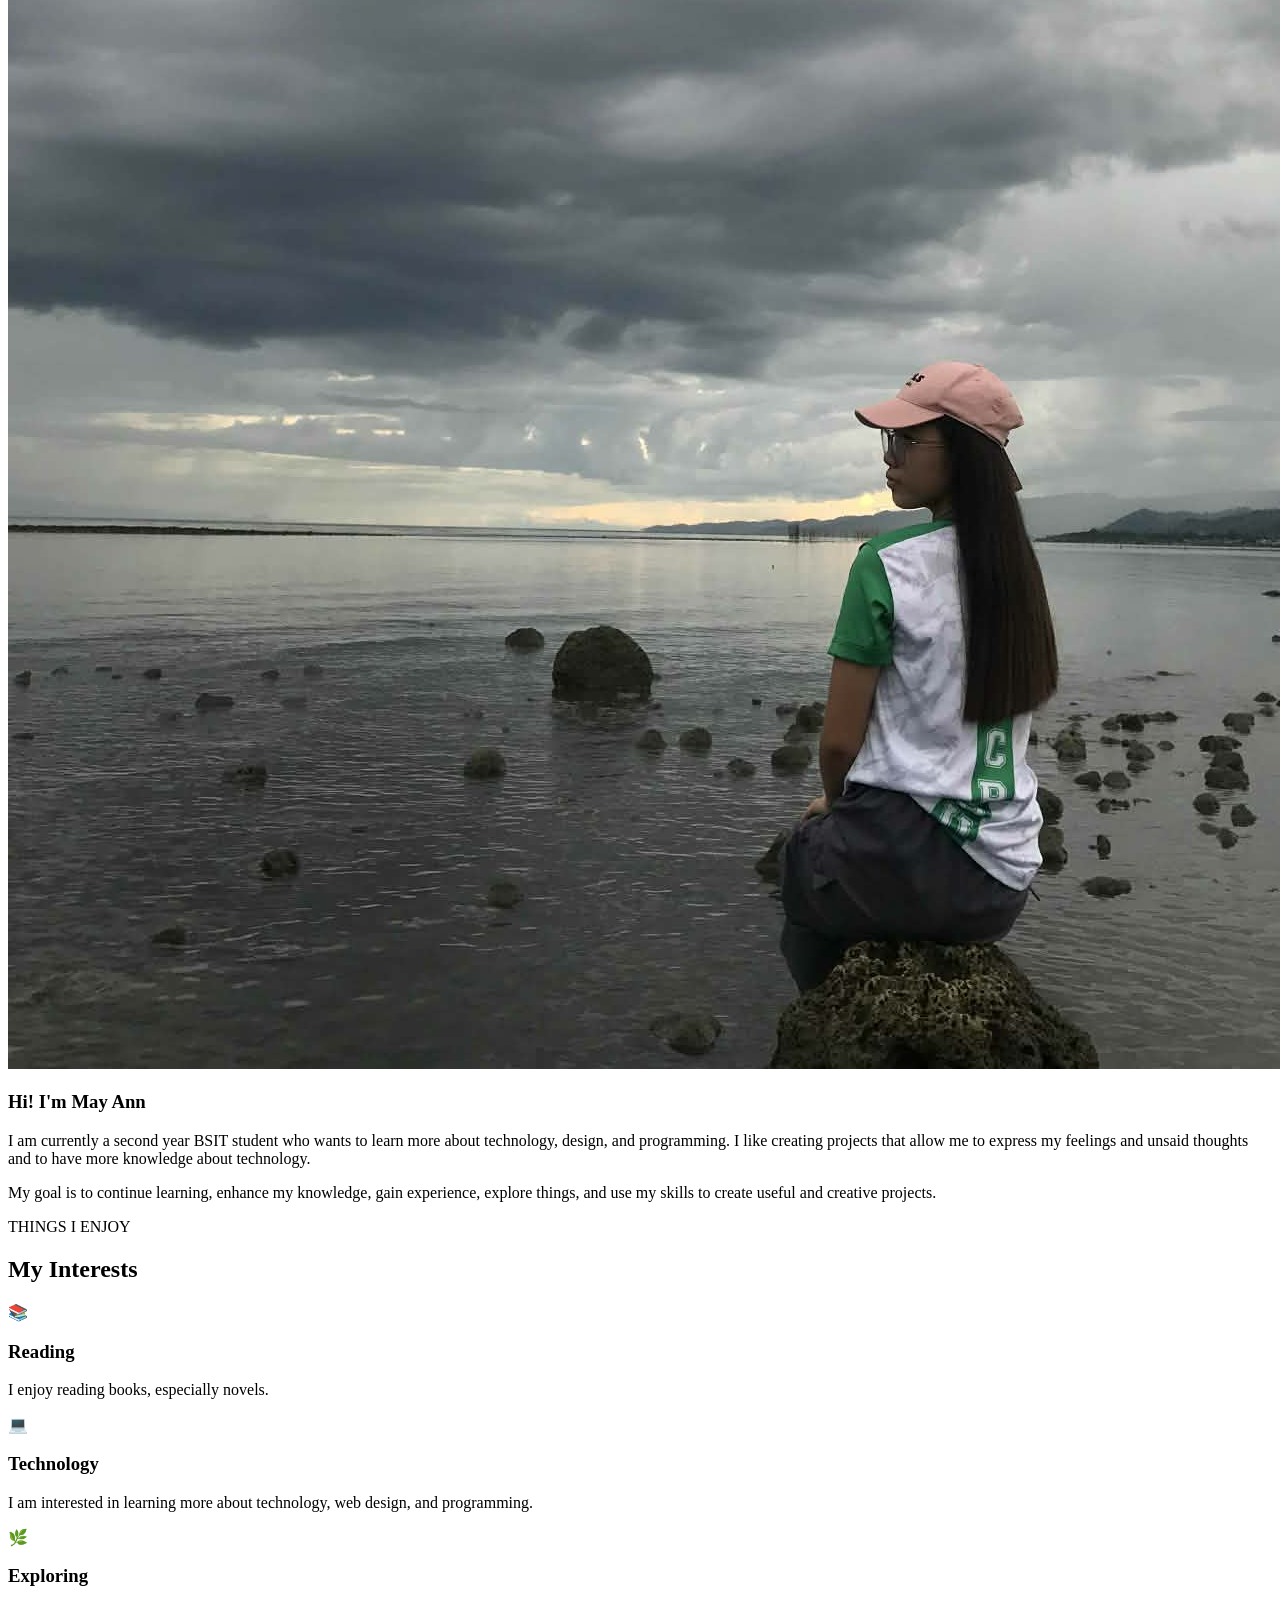
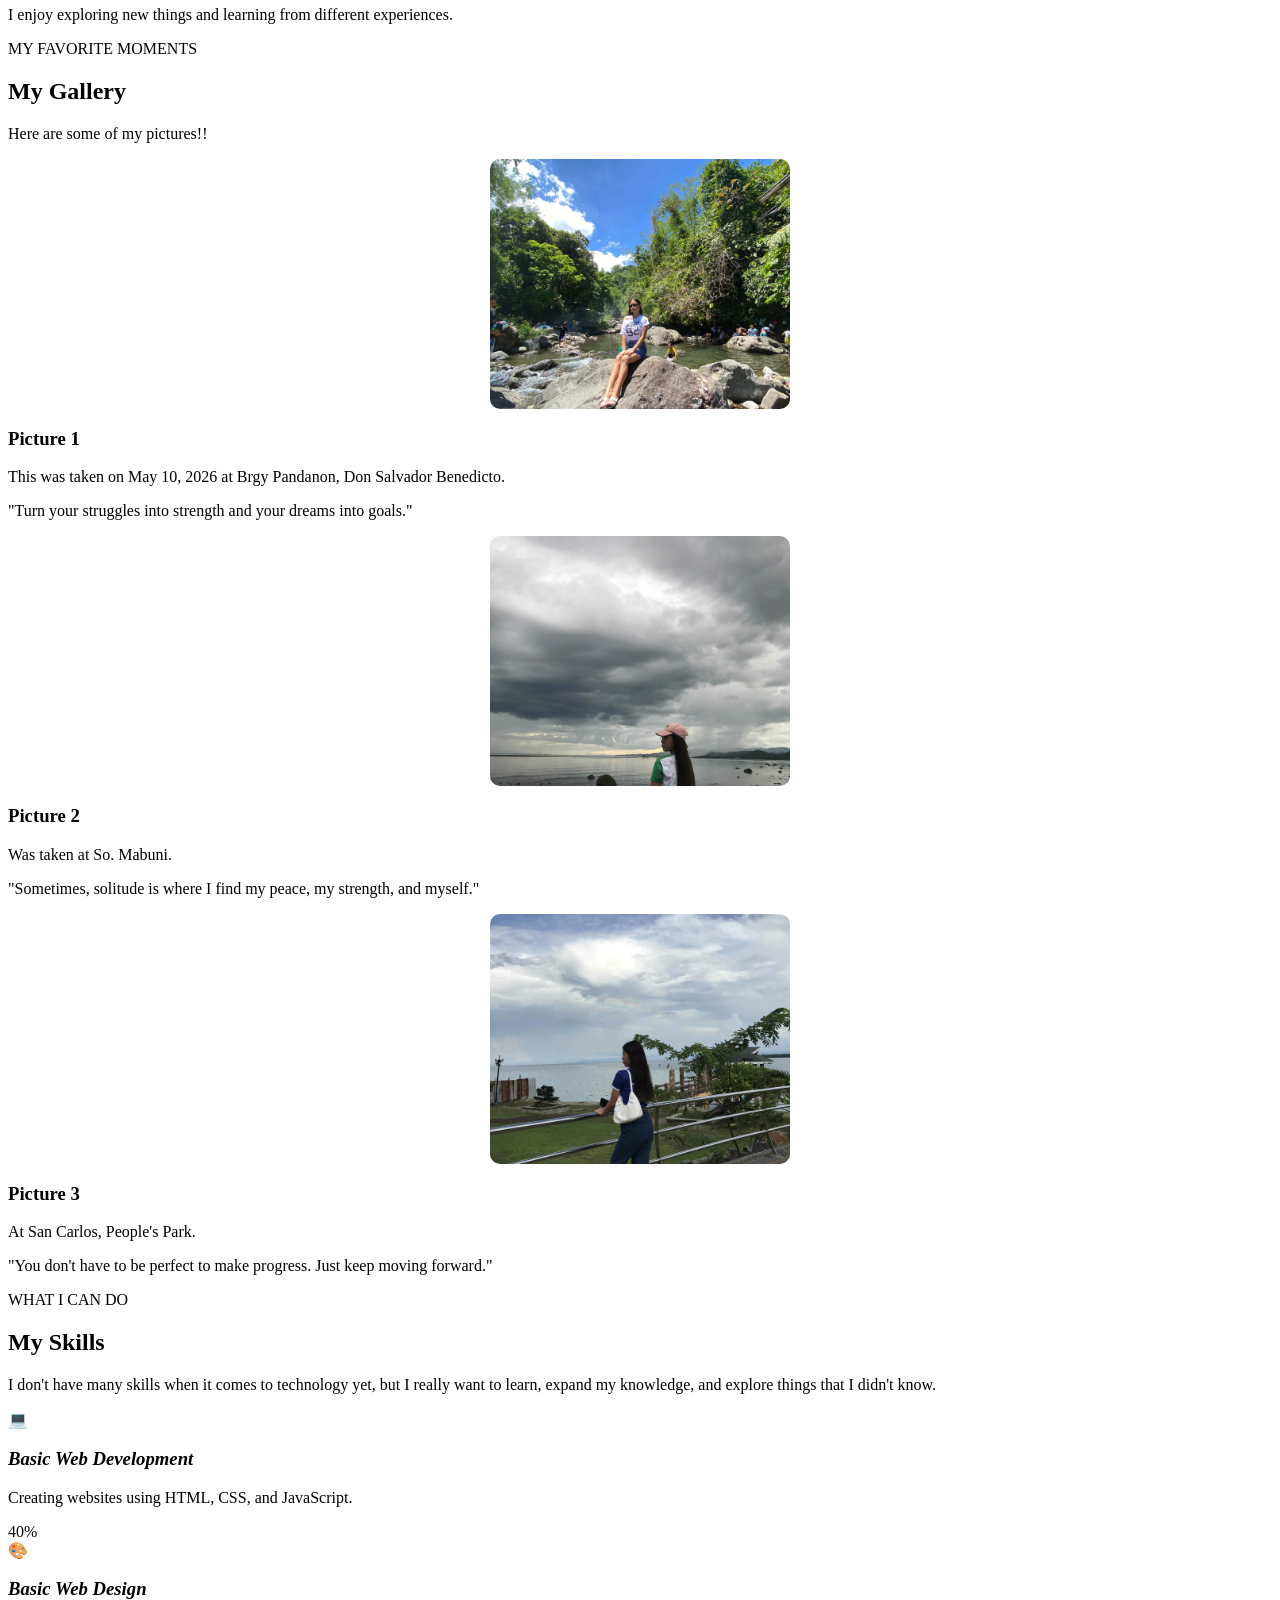
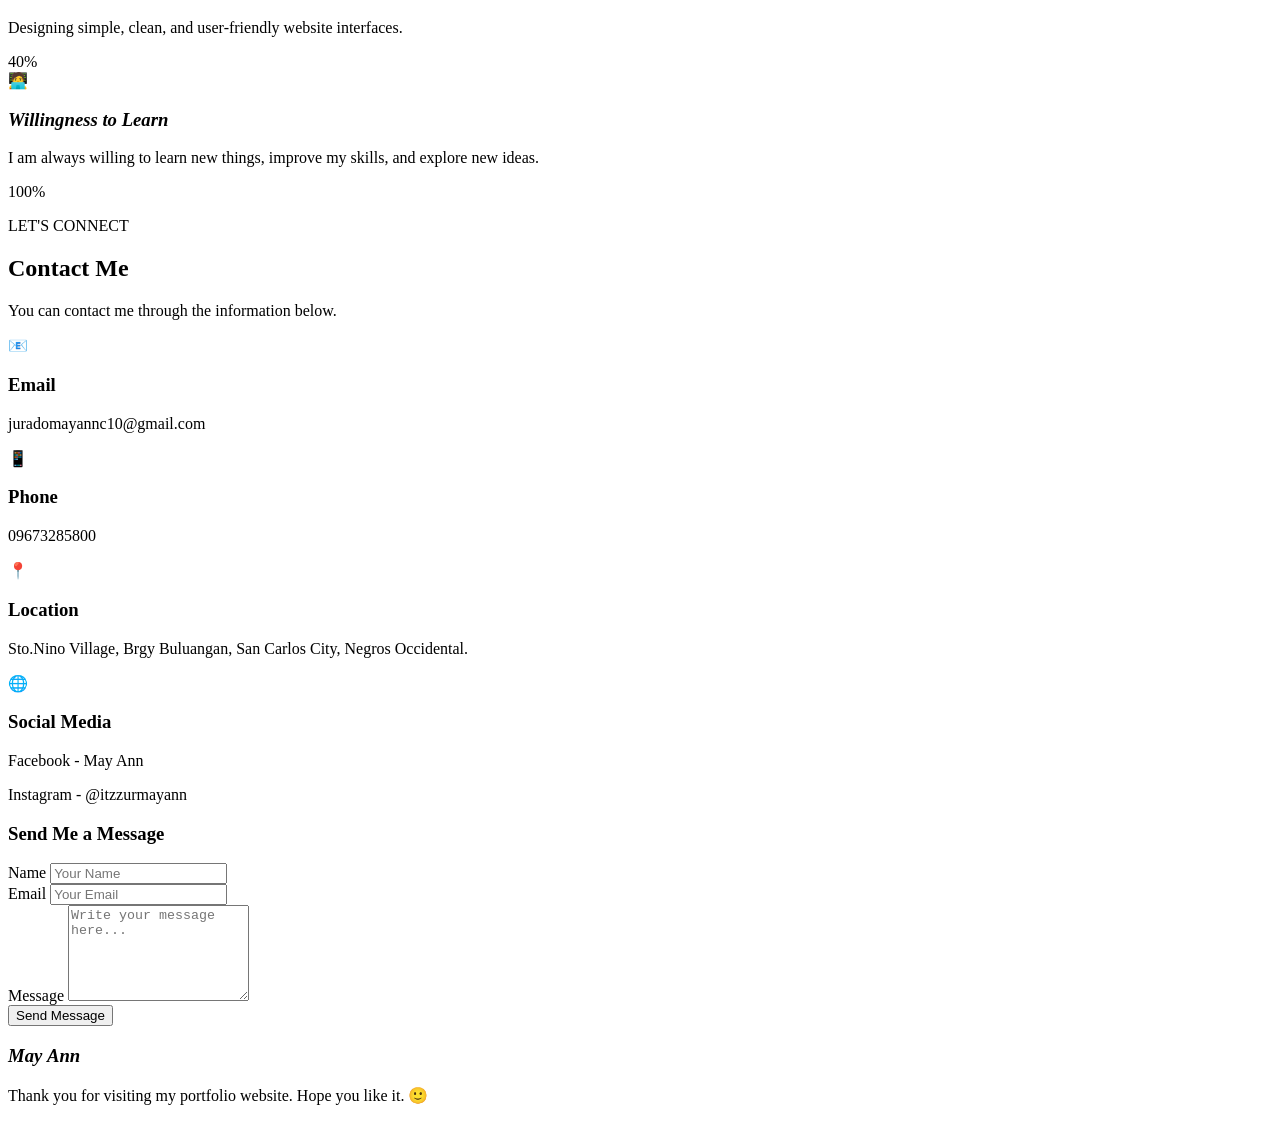
==== commit dd4fbf87: "Refactor index.html for improved structure and content" ====
--- a/index.html
+++ b/index.html
@@ -1,76 +1,174 @@
 <!DOCTYPE html>
 <html lang="en">
+
 <head>
     <meta charset="UTF-8">
     <meta name="viewport" content="width=device-width, initial-scale=1.0">
 
-    <title>My Portfolio</title>
-<!-- Facebook / Messenger Link Preview -->
+    <title>May Ann | My Portfolio</title>
+
+    <!-- Facebook / Messenger Link Preview -->
     <meta property="og:title" content="May Ann | My Portfolio">
     <meta property="og:description" content="Welcome to my personal portfolio website.">
     <meta property="og:image" content="https://mayann-dev.github.io/my-portfolio/img1.jpg.jpg">
     <meta property="og:url" content="https://mayann-dev.github.io/my-portfolio">
     <meta property="og:type" content="website">
-    
+
     <!-- Google Font -->
     <link rel="preconnect" href="https://fonts.googleapis.com">
     <link rel="preconnect" href="https://fonts.gstatic.com" crossorigin>
-    <link href="https://fonts.googleapis.com/css2?family=Poppins:wght@300;400;500;600;700&display=swap" rel="stylesheet">
+
+    <link href="https://fonts.googleapis.com/css2?family=Poppins:wght@300;400;500;600;700&display=swap"
+        rel="stylesheet">
 
     <!-- CSS -->
     <link rel="stylesheet" href="style.css">
 </head>
 
+
 <body>
-<header>
-      <div class="profile"> 
-        <img src="img1.jpg.jpg" width="200" height="200" style="display: block; margin: auto; border-radius: 50%;
-       object-fit: cover;" alt="Profile Picture" class="profile" class="center-img">
-      <h2>Welcome to my personal portfolio.</h2>
-      </div>
-        
+
+
+    <!-- =========================
+         NAVIGATION
+    ========================== -->
+
+    <header>
+
+        <nav class="navbar">
+
+            <div class="logo">
+                My <span>Portfolio</span>
+            </div>
+
+            <ul class="nav-links">
+
+                <li>
+                    <a href="#home">Home</a>
+                </li>
+
+                <li>
+                    <a href="#about">About</a>
+                </li>
+
+                <li>
+                    <a href="#skills">Skills</a>
+                </li>
+
+                <li>
+                    <a href="#interests">Interests</a>
+                </li>
+
+                <li>
+                    <a href="#gallery">Gallery</a>
+                </li>
+
+                <li>
+                    <a href="#contact">Contact</a>
+                </li>
+
+            </ul>
+
+        </nav>
+
     </header>
 
-    <header>
-        <nav class="navbar">
-
-            <div class="logo">
-                My <span> Portfolio includes: </span>
-            </div>
-
-            <ul class="nav-links" id="navLinks">
-                <li><a href="#home">About Me</a></li>
-                <li><a href="#gallery">Gallery</a></li>
-                <li><a href="#skills">Skills</a></li>
-                <li><a href="#contact">Contact</a></li>
-            </ul>
-
-            <div class="menu-button" id="menuButton">
-                
-            </div>
-
-        </nav>
-    </header>
-
+
+
+    <!-- =========================
+         HOME
+    ========================== -->
+
+    <section id="home" class="hero">
+
+        <div class="profile">
+
+            <img src="img1.jpg.jpg"
+                alt="Profile Picture"
+                class="profile-image">
+
+        </div>
+
+
+        <div class="hero-text">
+
+            <p class="welcome">
+                WELCOME TO MY PORTFOLIO ✨
+            </p>
+
+            <h1>
+                Hi, I'm <span>May Ann</span>
+            </h1>
+
+            <p class="hero-description">
+                I’m a second year student who enjoys learning new things,
+                exploring technology, and creating simple digital projects.
+            </p>
+
+
+            <div class="hero-buttons">
+
+                <a href="#gallery" class="btn">
+                    View My Work
+                </a>
+
+                <a href="#contact" class="btn btn-outline">
+                    Contact Me
+                </a>
+
+            </div>
+
+        </div>
+
+    </section>
+
+
+
+    <!-- =========================
+         ABOUT ME
+    ========================== -->
 
     <section id="about" class="about">
 
         <div class="section-title">
-            <p>Get to know me</p>
+
+            <p>GET TO KNOW ME</p>
+
             <h2>About Me</h2>
-        </div>
+
+        </div>
+
 
         <div class="about-content">
 
+            <div class="about-image">
+
+                <img src="eme.jpg" alt="About Me">
+
+            </div>
+
+
             <div class="about-text">
-    <section id="About Me" class="hero">
-
-       
-            <div class="hero-buttons">
-                <a href="#gallery" class="btn">View My Work</a>
-
-                <a href="#about" class="btn btn-outline">
-                <a href="#contact" class="btn btn-outline">, Contact Me</a>
+
+                <h3>
+                    Hi! I'm <span>May Ann</span>
+                </h3>
+
+
+                <p>
+                    I am currently a second year BSIT student who wants to learn more about
+                    technology, design, and programming. I like creating
+                    projects that allow me to express my feelings and unsaid thoughts
+                    and to have more knowledge about technology.
+                </p>
+
+
+                <p>
+                    My goal is to continue learning, enhance my knowledge, gain
+                    experience, explore things, and use my skills to create useful
+                    and creative projects.
+                </p>
+
             </div>
 
         </div>
@@ -78,215 +176,345 @@
     </section>
 
 
-    
-    <section id="about" class="about">
+
+    <!-- =========================
+         INTERESTS
+    ========================== -->
+
+    <section id="interests" class="interests-section">
 
         <div class="section-title">
-    
-            
-        </div>
-
-        
-                
-                <h3>Hi! I'm <span>May Ann</span></h3>
-
-                <p>
-                    I am currently a second year student who wants to learn more about
-                    technology, design, and programming. I like creating
-                    projects that allow me to express my feelings and unsaid thoughts and
-                    to have more knowledge about technology.
-                </p>
-
-                <p>
-                    My goal is to continue learning, enhance my knowledge, gain experience, explore things 
-                    and use my skills to create useful and creative
-                    projects.
-                </p>
-
-            </div>
+
+            <p>THINGS I ENJOY</p>
+
+            <h2>My Interests</h2>
+
+        </div>
+
+
+        <div class="interests-container">
+
+
+            <div class="interest-card">
+
+                <div class="interest-icon">
+                    📚
+                </div>
+
+                <h3>Reading</h3>
+
+                <p>
+                    I enjoy reading books, especially novels.
+                </p>
+
+            </div>
+
+
+            <div class="interest-card">
+
+                <div class="interest-icon">
+                    💻
+                </div>
+
+                <h3>Technology</h3>
+
+                <p>
+                    I am interested in learning more about technology,
+                    web design, and programming.
+                </p>
+
+            </div>
+
+
+            <div class="interest-card">
+
+                <div class="interest-icon">
+                    🌿
+                </div>
+
+                <h3>Exploring</h3>
+
+                <p>
+                    I enjoy exploring new things and learning from
+                    different experiences.
+                </p>
+
+            </div>
+
 
         </div>
 
     </section>
+
 
 
     <!-- =========================
          GALLERY
     ========================== -->
+
     <section id="gallery" class="gallery-section">
 
         <div class="section-title">
-        
+
+            <p>MY FAVORITE MOMENTS</p>
+
             <h2>My Gallery</h2>
-        </div>
+
+        </div>
+
 
         <p class="section-description">
             Here are some of my pictures!!
-           
         </p>
 
+
         <div class="gallery">
 
+
             <!-- PICTURE 1 -->
+
             <div class="gallery-item">
+
                 <img src="mayann.jpg" alt="Mayann">
 
                 <div class="gallery-overlay">
-                    <h3>Picture 1 </h3>
-                    <p>This was taken on May 10, 2026 at Brgy Pandanon, Don Salvador Benedicto. </p>
+
+                    <h3>Picture 1</h3>
+
                     <p>
-                   "Turn your struggles into strength and your dreams into goals".
-
+                        This was taken on May 10, 2026 at Brgy Pandanon,
+                        Don Salvador Benedicto.
                     </p>
-                </div>
-            </div>
+
+                    <p>
+                        "Turn your struggles into strength and your dreams into goals."
+                    </p>
+
+                </div>
+
+            </div>
+
 
 
             <!-- PICTURE 2 -->
+
             <div class="gallery-item">
+
                 <img src="eme.jpg" alt="Eme">
 
                 <div class="gallery-overlay">
+
                     <h3>Picture 2</h3>
-                    <p>Was taken at So. Mabuni.</p>
-
-                    <p>"Sometimes, solitude is where I find my peace, my strength, and myself."</p>
-                </div>
-            </div>
+
+                    <p>
+                        Was taken at So. Mabuni.
+                    </p>
+
+                    <p>
+                        "Sometimes, solitude is where I find my peace,
+                        my strength, and myself."
+                    </p>
+
+                </div>
+
+            </div>
+
 
 
             <!-- PICTURE 3 -->
+
             <div class="gallery-item">
+
                 <img src="miss.jpg" alt="My third picture">
 
                 <div class="gallery-overlay">
+
                     <h3>Picture 3</h3>
-                    <p>At San Carlos, People's Park.</p>
-
-                    <p>"You don't have to be perfect to make progress. Just keep moving forward."</p>
-                </div>
-            </div>
+
+                    <p>
+                        At San Carlos, People's Park.
+                    </p>
+
+                    <p>
+                        "You don't have to be perfect to make progress.
+                        Just keep moving forward."
+                    </p>
+
+                </div>
+
+            </div>
+
 
         </div>
 
     </section>
+
 
 
     <!-- =========================
          SKILLS
     ========================== -->
 
-
     <section id="skills" class="skills-section">
 
         <div class="section-title">
-            
+
+            <p>WHAT I CAN DO</p>
+
             <h2>My Skills</h2>
-        </div>
+
+        </div>
+
 
         <p class="section-description">
-            I don't have skills when it comes to this subject or anything that involoves technology, 
-            but I really want to learn and expand my knowledge and to explore the things that I didn't know.
+
+            I don't have many skills when it comes to technology yet,
+            but I really want to learn, expand my knowledge, and explore
+            things that I didn't know.
+
         </p>
 
 
         <div class="skills-container">
 
+
             <!-- SKILL 1 -->
+
             <div class="skill-card">
 
                 <div class="skill-icon">
                     💻
                 </div>
 
-                <h3><i></1>Basic Web Development</i></h3>
+                <h3>
+                    <i>Basic Web Development</i>
+                </h3>
 
                 <p>
                     Creating websites using HTML, CSS,
                     and JavaScript.
                 </p>
 
+
                 <div class="skill-bar">
-                    <div class="skill-progress" style="width: 80%;">
+
+                    <div class="skill-progress"
+                        style="width: 40%;">
                     </div>
-                </div>
-
-                <span class="skill-percent">40%</span>
-
-            </div>
+
+                </div>
+
+
+                <span class="skill-percent">
+                    40%
+                </span>
+
+            </div>
+
 
 
             <!-- SKILL 2 -->
+
             <div class="skill-card">
 
                 <div class="skill-icon">
                     🎨
                 </div>
 
-                <h3><i>Basic Web Design</i></h3>
+                <h3>
+                    <i>Basic Web Design</i>
+                </h3>
 
                 <p>
                     Designing simple, clean, and user-friendly
                     website interfaces.
                 </p>
 
+
                 <div class="skill-bar">
-                    <div class="skill-progress" style="width: 75%;">
+
+                    <div class="skill-progress"
+                        style="width: 40%;">
                     </div>
-                </div>
-
-                <span class="skill-percent">40%</span>
-
-            </div>
+
+                </div>
+
+
+                <span class="skill-percent">
+                    40%
+                </span>
+
+            </div>
+
 
 
             <!-- SKILL 3 -->
+
             <div class="skill-card">
 
                 <div class="skill-icon">
                     🧑‍💻
                 </div>
 
-                <h3><i>Willingness to Learn</i></h3>
-
-                <p>
-                    I am always willing to learn new things, improve my skills, and explore new ideas.
-                </p>
+                <h3>
+                    <i>Willingness to Learn</i>
+                </h3>
+
+                <p>
+                    I am always willing to learn new things,
+                    improve my skills, and explore new ideas.
+                </p>
+
 
                 <div class="skill-bar">
-                    <div class="skill-progress" style="width: 70%;">
+
+                    <div class="skill-progress"
+                        style="width: 100%;">
                     </div>
-                </div>
-
-                <span class="skill-percent">100%</span>
-
-            </div>
-
-
-            
-            
+
+                </div>
+
+
+                <span class="skill-percent">
+                    100%
+                </span>
+
+            </div>
+
+
+        </div>
 
     </section>
+
 
 
     <!-- =========================
          CONTACT
     ========================== -->
+
     <section id="contact" class="contact-section">
 
         <div class="section-title">
-            <p>Let's connect</p>
+
+            <p>LET'S CONNECT</p>
+
             <h2>Contact Me</h2>
-        </div>
+
+        </div>
+
 
         <p class="section-description">
+
             You can contact me through the information below.
+
         </p>
 
 
         <div class="contact-container">
 
-            
+
+            <!-- EMAIL -->
+
             <div class="contact-card">
 
                 <div class="contact-icon">
@@ -295,13 +523,16 @@
 
                 <h3>Email</h3>
 
-                
-                <p>juradomayannc10@gmail.com</p>
-
-            </div>
-
-
-        
+                <p>
+                    juradomayannc10@gmail.com
+                </p>
+
+            </div>
+
+
+
+            <!-- PHONE -->
+
             <div class="contact-card">
 
                 <div class="contact-icon">
@@ -310,13 +541,16 @@
 
                 <h3>Phone</h3>
 
-                
-                <p>09673285800</p>
-
-            </div>
-
-
-            
+                <p>
+                    09673285800
+                </p>
+
+            </div>
+
+
+
+            <!-- LOCATION -->
+
             <div class="contact-card">
 
                 <div class="contact-icon">
@@ -325,13 +559,17 @@
 
                 <h3>Location</h3>
 
-                <div></div>
-                <p>Sto.Nino Village, Brgy Buluangan San Carlos City Negros Occidental.</p
-
-            </div>
+                <p>
+                    Sto.Nino Village, Brgy Buluangan,
+                    San Carlos City, Negros Occidental.
+                </p>
+
+            </div>
+
 
 
             <!-- SOCIAL MEDIA -->
+
             <div class="contact-card">
 
                 <div class="contact-icon">
@@ -340,96 +578,129 @@
 
                 <h3>Social Media</h3>
 
-                
-                <p>Facebook -
-                    May Ann
-                    </p>
-                    <p>
-                     Instagram - 
-                    @itzzurmayann
-                </p>
-
-            </div>
-
-        </div>
-
+                <p>
+                    Facebook - May Ann
+                </p>
+
+                <p>
+                    Instagram - @itzzurmayann
+                </p>
+
+            </div>
+
+
+        </div>
+
+
+
+        <!-- CONTACT FORM -->
 
         <div class="contact-form-container">
 
-            <h3>Send Me a Message</h3>
+            <h3>
+                Send Me a Message
+            </h3>
+
 
             <form id="contactForm">
 
+
                 <div class="form-group">
-                    <label for="name">Name</label>
+
+                    <label for="name">
+                        Name
+                    </label>
 
                     <input
                         type="text"
                         id="name"
                         placeholder="Your Name"
-                        required
-                    >
-                </div>
+                        required>
+
+                </div>
+
 
 
                 <div class="form-group">
-                    <label for="email">Email</label>
+
+                    <label for="email">
+                        Email
+                    </label>
 
                     <input
                         type="email"
                         id="email"
                         placeholder="Your Email"
-                        required
-                    >
-                </div>
+                        required>
+
+                </div>
+
 
 
                 <div class="form-group">
-                    <label for="message">Message</label>
+
+                    <label for="message">
+                        Message
+                    </label>
 
                     <textarea
                         id="message"
                         rows="6"
                         placeholder="Write your message here..."
-                        required
-                    ></textarea>
-                </div>
-
-
-                <button type="submit" class="btn">
+                        required></textarea>
+
+                </div>
+
+
+
+                <button
+                    type="submit"
+                    class="btn">
+
                     Send Message
+
                 </button>
 
+
             </form>
 
         </div>
 
     </section>
+
 
 
     <!-- =========================
          FOOTER
     ========================== -->
+
     <footer>
 
         <div class="footer-content">
 
-            
-            <h3><i>May</i> <span><i>Ann</i></span></h3>
+            <h3>
+                <i>May</i>
+                <span><i>Ann</i></span>
+            </h3>
+
 
             <p>
-                Thank you for visiting my portfolio website. Hope you like It. :)
+                Thank you for visiting my portfolio website.
+                Hope you like it. 🙂
             </p>
 
-            
-
         </div>
 
     </footer>
 
 
+
     <!-- JAVASCRIPT -->
+
     <script src="script.js"></script>
 
+
 </body>
+
 </html>
+
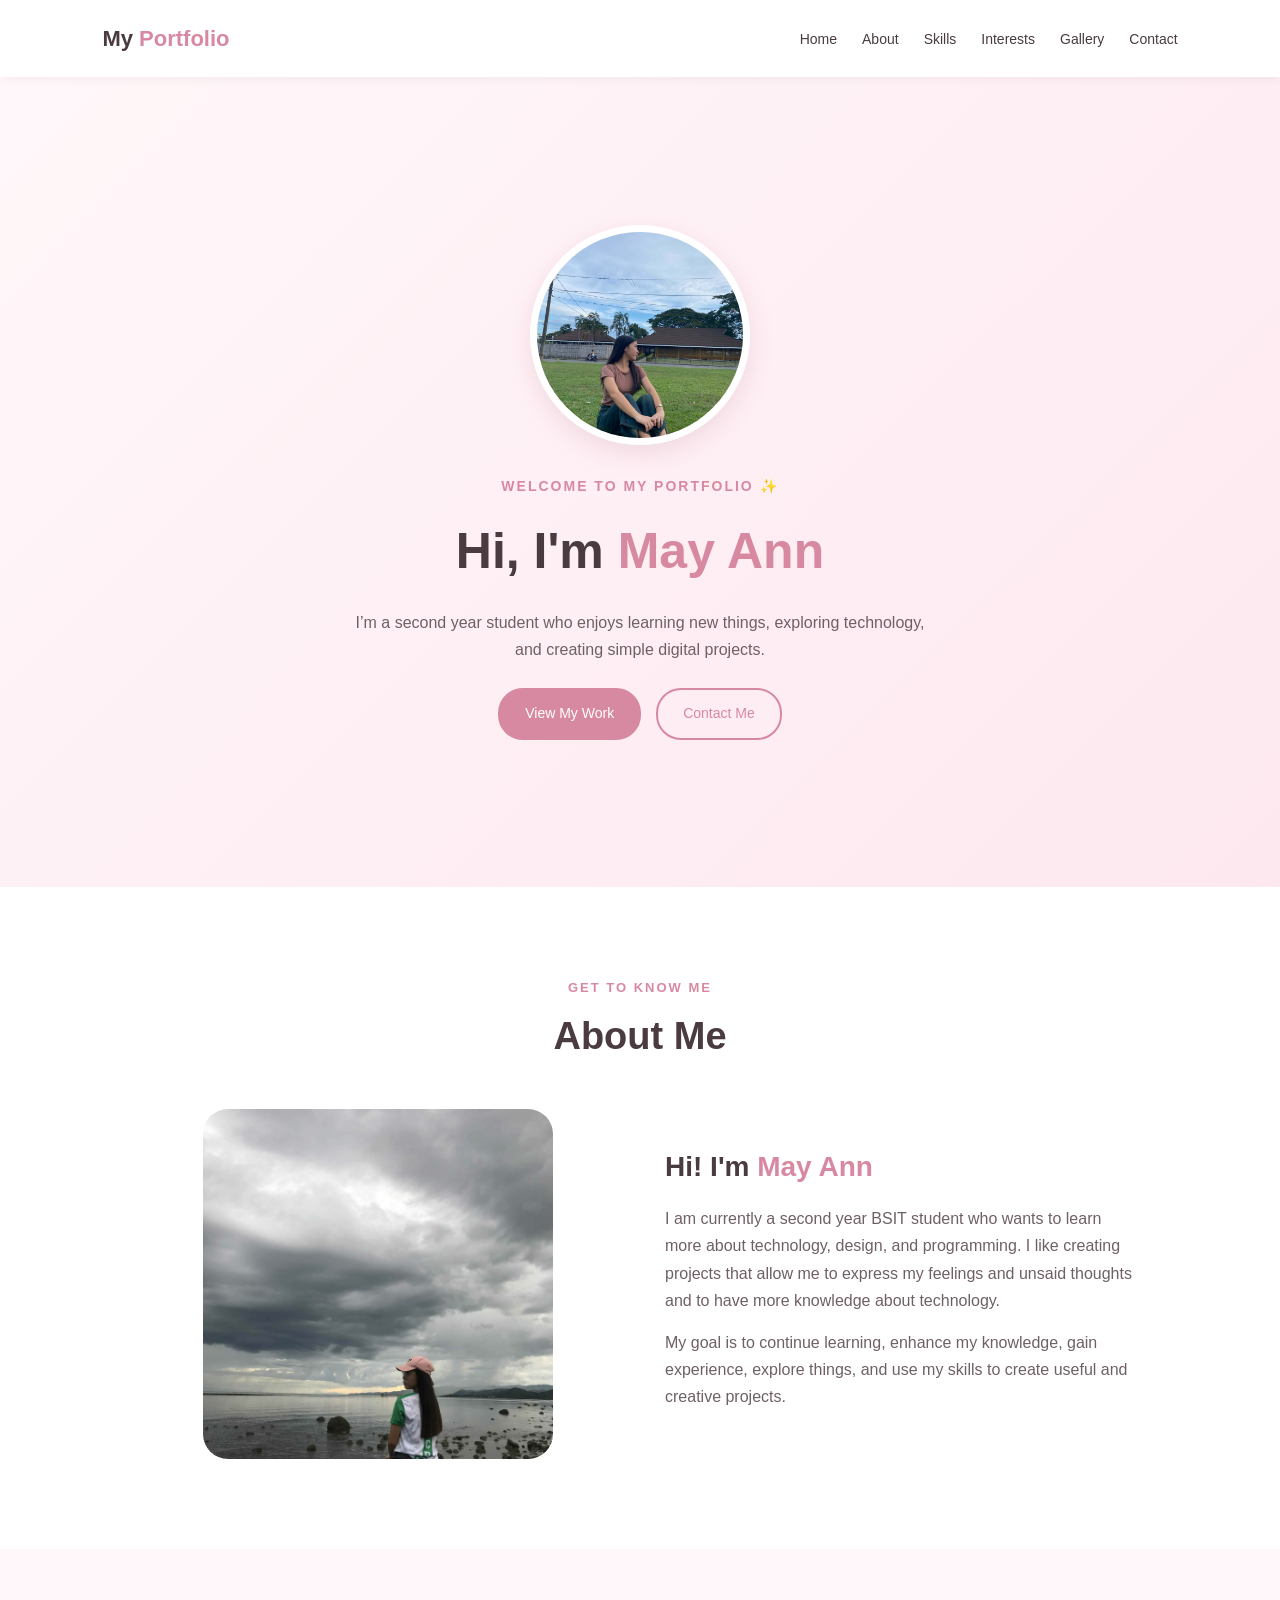
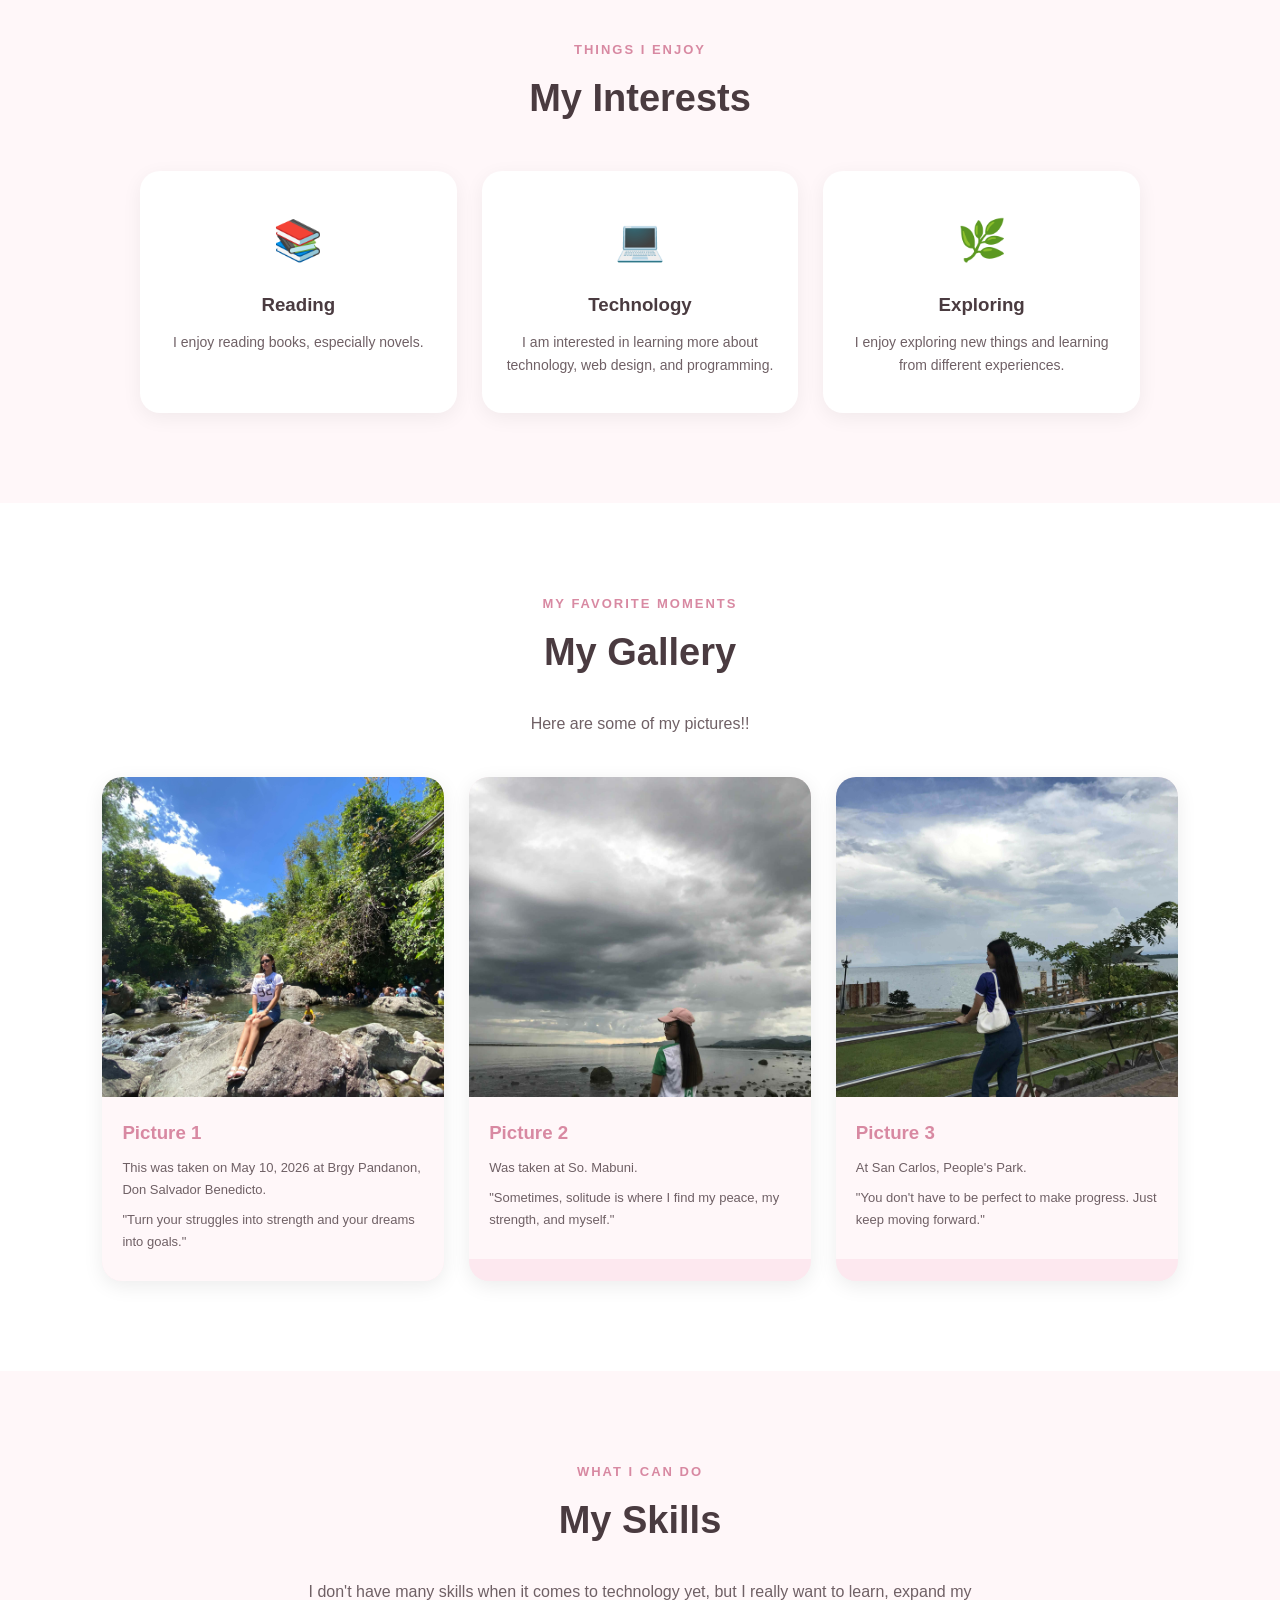
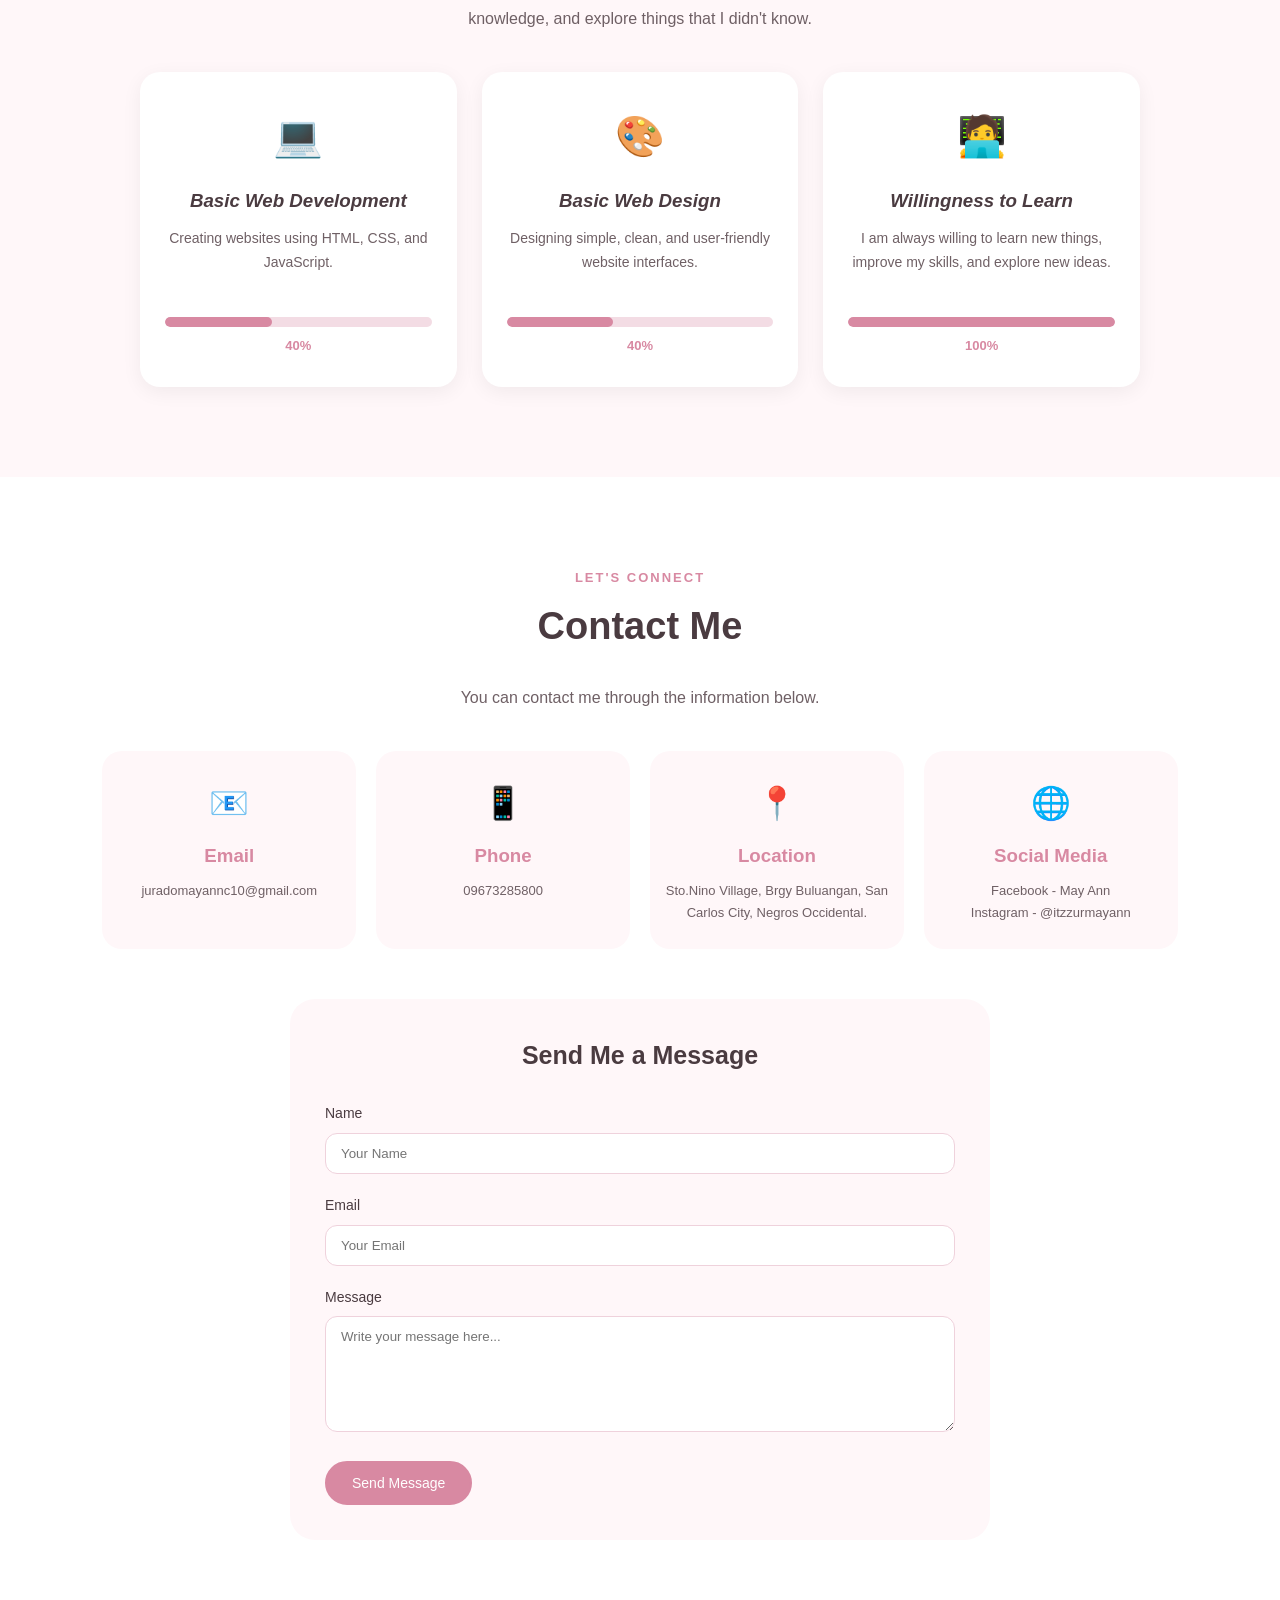
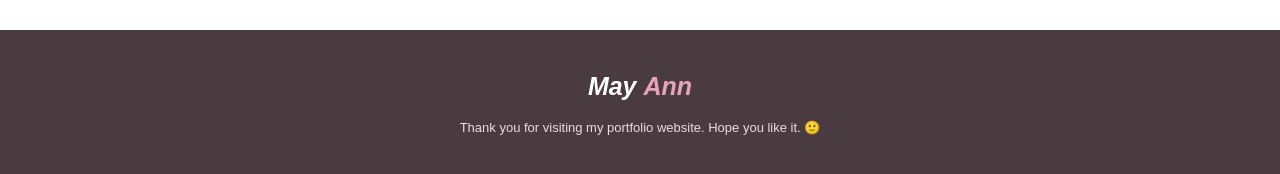
==== commit 124f6cc4: "Fix HTML formatting and structure" ====
--- a/index.html
+++ b/index.html
@@ -7,21 +7,21 @@
 
     <title>May Ann | My Portfolio</title>
 
-    <!-- Facebook / Messenger Link Preview -->
+    
     <meta property="og:title" content="May Ann | My Portfolio">
     <meta property="og:description" content="Welcome to my personal portfolio website.">
     <meta property="og:image" content="https://mayann-dev.github.io/my-portfolio/img1.jpg.jpg">
     <meta property="og:url" content="https://mayann-dev.github.io/my-portfolio">
     <meta property="og:type" content="website">
 
-    <!-- Google Font -->
+    
     <link rel="preconnect" href="https://fonts.googleapis.com">
     <link rel="preconnect" href="https://fonts.gstatic.com" crossorigin>
 
     <link href="https://fonts.googleapis.com/css2?family=Poppins:wght@300;400;500;600;700&display=swap"
         rel="stylesheet">
 
-    <!-- CSS -->
+    
     <link rel="stylesheet" href="style.css">
 </head>
 
@@ -29,9 +29,7 @@
 <body>
 
 
-    <!-- =========================
-         NAVIGATION
-    ========================== -->
+    
 
     <header>
 
@@ -75,9 +73,7 @@
 
 
 
-    <!-- =========================
-         HOME
-    ========================== -->
+    
 
     <section id="home" class="hero">
 
@@ -124,9 +120,7 @@
 
 
 
-    <!-- =========================
-         ABOUT ME
-    ========================== -->
+    
 
     <section id="about" class="about">
 
@@ -177,9 +171,7 @@
 
 
 
-    <!-- =========================
-         INTERESTS
-    ========================== -->
+   
 
     <section id="interests" class="interests-section">
 
@@ -248,9 +240,7 @@
 
 
 
-    <!-- =========================
-         GALLERY
-    ========================== -->
+    
 
     <section id="gallery" class="gallery-section">
 
@@ -271,8 +261,7 @@
         <div class="gallery">
 
 
-            <!-- PICTURE 1 -->
-
+            
             <div class="gallery-item">
 
                 <img src="mayann.jpg" alt="Mayann">
@@ -296,7 +285,7 @@
 
 
 
-            <!-- PICTURE 2 -->
+            
 
             <div class="gallery-item">
 
@@ -321,8 +310,7 @@
 
 
 
-            <!-- PICTURE 3 -->
-
+           
             <div class="gallery-item">
 
                 <img src="miss.jpg" alt="My third picture">
@@ -351,9 +339,7 @@
 
 
 
-    <!-- =========================
-         SKILLS
-    ========================== -->
+    
 
     <section id="skills" class="skills-section">
 
@@ -378,7 +364,7 @@
         <div class="skills-container">
 
 
-            <!-- SKILL 1 -->
+            
 
             <div class="skill-card">
 
@@ -413,7 +399,7 @@
 
 
 
-            <!-- SKILL 2 -->
+            
 
             <div class="skill-card">
 
@@ -448,7 +434,7 @@
 
 
 
-            <!-- SKILL 3 -->
+            
 
             <div class="skill-card">
 
@@ -488,9 +474,7 @@
 
 
 
-    <!-- =========================
-         CONTACT
-    ========================== -->
+    
 
     <section id="contact" class="contact-section">
 
@@ -513,7 +497,7 @@
         <div class="contact-container">
 
 
-            <!-- EMAIL -->
+           
 
             <div class="contact-card">
 
@@ -531,7 +515,7 @@
 
 
 
-            <!-- PHONE -->
+            
 
             <div class="contact-card">
 
@@ -549,7 +533,7 @@
 
 
 
-            <!-- LOCATION -->
+            
 
             <div class="contact-card">
 
@@ -568,7 +552,7 @@
 
 
 
-            <!-- SOCIAL MEDIA -->
+           
 
             <div class="contact-card">
 
@@ -593,8 +577,7 @@
 
 
 
-        <!-- CONTACT FORM -->
-
+       
         <div class="contact-form-container">
 
             <h3>
@@ -670,9 +653,7 @@
 
 
 
-    <!-- =========================
-         FOOTER
-    ========================== -->
+  
 
     <footer>
 
@@ -695,7 +676,7 @@
 
 
 
-    <!-- JAVASCRIPT -->
+    
 
     <script src="script.js"></script>
 
--- a/style.css
+++ b/style.css
@@ -1,31 +1,613 @@
-.gallery-item img {
-    width: 300px;
-    height: 250px;
+
+
+* {
+    margin: 0;
+    padding: 0;
+    box-sizing: border-box;
+}
+
+html {
+    scroll-behavior: smooth;
+}
+
+body {
+    font-family: 'Poppins', sans-serif;
+    background: #fff7f9;
+    color: #4a3b40;
+    line-height: 1.7;
+}
+
+
+/* =========================
+   NAVIGATION
+========================= */
+
+header {
+    width: 100%;
+}
+
+.navbar {
+    display: flex;
+    justify-content: space-between;
+    align-items: center;
+    padding: 20px 8%;
+    background: #ffffff;
+    box-shadow: 0 2px 10px rgba(0, 0, 0, 0.05);
+    position: sticky;
+    top: 0;
+    z-index: 1000;
+}
+
+.logo {
+    font-size: 22px;
+    font-weight: 600;
+    color: #4a3b40;
+}
+
+.logo span {
+    color: #d889a2;
+}
+
+.nav-links {
+    display: flex;
+    list-style: none;
+    gap: 25px;
+}
+
+.nav-links a {
+    text-decoration: none;
+    color: #4a3b40;
+    font-size: 14px;
+    font-weight: 500;
+    transition: 0.3s;
+}
+
+.nav-links a:hover {
+    color: #d889a2;
+}
+
+
+/* =========================
+   HOME / HERO
+========================= */
+
+.hero {
+    min-height: 90vh;
+    display: flex;
+    flex-direction: column;
+    justify-content: center;
+    align-items: center;
+    text-align: center;
+    padding: 80px 20px;
+    background: linear-gradient(
+        135deg,
+        #fff7f9,
+        #fde8ef
+    );
+}
+
+.profile {
+    text-align: center;
+}
+
+.profile-image {
+    width: 220px;
+    height: 220px;
     object-fit: cover;
-    border-radius: 10px;
-     display: block;
-    margin: auto;
-}
-
-.profile img {
-    width: 300px;
-    height: 250px;
-    border-radius: 10px;
+    border-radius: 50%;
     display: block;
     margin: auto;
-
-}
-.profile {
-    text-align: center;
-}
-
-.profile img {
-    width: 200px;
-    height: 200px;
-    border-radius: 50%;
-}
-
-.profile h2 {
-    margin-top: 15px;
-    color: #333;
-}
+    border: 7px solid #ffffff;
+    box-shadow: 0 8px 25px rgba(190, 120, 145, 0.2);
+}
+
+.hero-text {
+    max-width: 750px;
+    margin-top: 30px;
+}
+
+.welcome {
+    color: #d889a2;
+    font-size: 14px;
+    font-weight: 600;
+    letter-spacing: 2px;
+}
+
+.hero h1 {
+    font-size: 50px;
+    margin: 10px 0;
+    color: #4a3b40;
+}
+
+.hero h1 span {
+    color: #d889a2;
+}
+
+.hero-description {
+    max-width: 600px;
+    margin: 15px auto;
+    color: #6f6065;
+}
+
+.hero-buttons {
+    display: flex;
+    justify-content: center;
+    gap: 15px;
+    margin-top: 25px;
+}
+
+
+/* =========================
+   BUTTONS
+========================= */
+
+.btn {
+    display: inline-block;
+    text-decoration: none;
+    background: #d889a2;
+    color: white;
+    padding: 12px 25px;
+    border-radius: 25px;
+    font-size: 14px;
+    border: 2px solid #d889a2;
+    transition: 0.3s;
+}
+
+.btn:hover {
+    background: #c8728f;
+    border-color: #c8728f;
+}
+
+.btn-outline {
+    background: transparent;
+    color: #d889a2;
+}
+
+.btn-outline:hover {
+    color: white;
+}
+
+
+/* =========================
+   SECTION TITLES
+========================= */
+
+section {
+    padding: 90px 8%;
+}
+
+.section-title {
+    text-align: center;
+    margin-bottom: 40px;
+}
+
+.section-title p {
+    color: #d889a2;
+    font-size: 13px;
+    font-weight: 600;
+    letter-spacing: 2px;
+    text-transform: uppercase;
+}
+
+.section-title h2 {
+    font-size: 38px;
+    color: #4a3b40;
+    margin-top: 5px;
+}
+
+
+/* =========================
+   ABOUT
+========================= */
+
+.about {
+    background: #ffffff;
+}
+
+.about-content {
+    max-width: 1000px;
+    margin: auto;
+    display: flex;
+    align-items: center;
+    gap: 50px;
+}
+
+.about-image {
+    flex: 1;
+}
+
+.about-image img {
+    width: 100%;
+    max-width: 350px;
+    height: 350px;
+    object-fit: cover;
+    border-radius: 25px;
+    display: block;
+    margin: auto;
+}
+
+.about-text {
+    flex: 1;
+}
+
+.about-text h3 {
+    font-size: 28px;
+    margin-bottom: 15px;
+}
+
+.about-text h3 span {
+    color: #d889a2;
+}
+
+.about-text p {
+    margin-bottom: 15px;
+    color: #6f6065;
+}
+
+
+/* =========================
+   INTERESTS
+========================= */
+
+.interests-section {
+    background: #fff7f9;
+}
+
+.interests-container {
+    max-width: 1000px;
+    margin: auto;
+    display: grid;
+    grid-template-columns: repeat(3, 1fr);
+    gap: 25px;
+}
+
+.interest-card {
+    background: white;
+    padding: 35px 25px;
+    text-align: center;
+    border-radius: 20px;
+    box-shadow: 0 5px 20px rgba(0, 0, 0, 0.06);
+    transition: 0.3s;
+}
+
+.interest-card:hover {
+    transform: translateY(-5px);
+}
+
+.interest-icon {
+    font-size: 40px;
+    margin-bottom: 15px;
+}
+
+.interest-card h3 {
+    margin-bottom: 10px;
+}
+
+.interest-card p {
+    color: #6f6065;
+    font-size: 14px;
+}
+
+
+/* =========================
+   GALLERY
+========================= */
+
+.gallery-section {
+    background: #ffffff;
+}
+
+.section-description {
+    text-align: center;
+    max-width: 700px;
+    margin: -15px auto 40px;
+    color: #6f6065;
+}
+
+.gallery {
+    max-width: 1100px;
+    margin: auto;
+    display: grid;
+    grid-template-columns: repeat(3, 1fr);
+    gap: 25px;
+}
+
+.gallery-item {
+    position: relative;
+    overflow: hidden;
+    border-radius: 20px;
+    background: #fde8ef;
+    box-shadow: 0 5px 20px rgba(0, 0, 0, 0.08);
+}
+
+.gallery-item img {
+    width: 100%;
+    height: 320px;
+    object-fit: cover;
+    display: block;
+    transition: 0.4s;
+}
+
+.gallery-item:hover img {
+    transform: scale(1.05);
+}
+
+.gallery-overlay {
+    padding: 20px;
+    background: #fff7f9;
+}
+
+.gallery-overlay h3 {
+    color: #d889a2;
+    margin-bottom: 8px;
+}
+
+.gallery-overlay p {
+    font-size: 13px;
+    color: #6f6065;
+    margin-bottom: 8px;
+}
+
+
+/* =========================
+   SKILLS
+========================= */
+
+.skills-section {
+    background: #fff7f9;
+}
+
+.skills-container {
+    max-width: 1000px;
+    margin: auto;
+    display: grid;
+    grid-template-columns: repeat(3, 1fr);
+    gap: 25px;
+}
+
+.skill-card {
+    background: #ffffff;
+    padding: 30px 25px;
+    border-radius: 20px;
+    box-shadow: 0 5px 20px rgba(0, 0, 0, 0.06);
+    text-align: center;
+}
+
+.skill-icon {
+    font-size: 40px;
+    margin-bottom: 15px;
+}
+
+.skill-card h3 {
+    margin-bottom: 10px;
+}
+
+.skill-card p {
+    font-size: 14px;
+    color: #6f6065;
+    min-height: 70px;
+}
+
+.skill-bar {
+    width: 100%;
+    height: 10px;
+    background: #f3dce4;
+    border-radius: 20px;
+    margin-top: 20px;
+    overflow: hidden;
+}
+
+.skill-progress {
+    height: 100%;
+    background: #d889a2;
+    border-radius: 20px;
+}
+
+.skill-percent {
+    display: block;
+    margin-top: 8px;
+    font-size: 13px;
+    color: #d889a2;
+    font-weight: 600;
+}
+
+
+/* =========================
+   CONTACT
+========================= */
+
+.contact-section {
+    background: #ffffff;
+}
+
+.contact-container {
+    max-width: 1100px;
+    margin: auto;
+    display: grid;
+    grid-template-columns: repeat(4, 1fr);
+    gap: 20px;
+}
+
+.contact-card {
+    background: #fff7f9;
+    padding: 25px 15px;
+    border-radius: 20px;
+    text-align: center;
+}
+
+.contact-icon {
+    font-size: 32px;
+    margin-bottom: 10px;
+}
+
+.contact-card h3 {
+    margin-bottom: 8px;
+    color: #d889a2;
+}
+
+.contact-card p {
+    font-size: 13px;
+    color: #6f6065;
+    word-break: break-word;
+}
+
+
+/* =========================
+   CONTACT FORM
+========================= */
+
+.contact-form-container {
+    max-width: 700px;
+    margin: 50px auto 0;
+    padding: 35px;
+    background: #fff7f9;
+    border-radius: 25px;
+}
+
+.contact-form-container h3 {
+    text-align: center;
+    margin-bottom: 25px;
+    font-size: 25px;
+}
+
+.form-group {
+    margin-bottom: 20px;
+}
+
+.form-group label {
+    display: block;
+    margin-bottom: 7px;
+    font-size: 14px;
+    font-weight: 500;
+}
+
+.form-group input,
+.form-group textarea {
+    width: 100%;
+    padding: 12px 15px;
+    border: 1px solid #efd2dc;
+    border-radius: 12px;
+    font-family: 'Poppins', sans-serif;
+    outline: none;
+    background: white;
+}
+
+.form-group input:focus,
+.form-group textarea:focus {
+    border-color: #d889a2;
+}
+
+.contact-form-container .btn {
+    cursor: pointer;
+}
+
+
+/* =========================
+   FOOTER
+========================= */
+
+footer {
+    background: #4a3b40;
+    color: white;
+    text-align: center;
+    padding: 35px 20px;
+}
+
+.footer-content h3 {
+    font-size: 25px;
+    margin-bottom: 10px;
+}
+
+.footer-content h3 span {
+    color: #e6a4b9;
+}
+
+.footer-content p {
+    font-size: 13px;
+    color: #eadde1;
+}
+
+
+/* =========================
+   MOBILE
+========================= */
+
+@media (max-width: 768px) {
+
+    .navbar {
+        flex-direction: column;
+        gap: 15px;
+        padding: 18px 5%;
+    }
+
+    .nav-links {
+        flex-wrap: wrap;
+        justify-content: center;
+        gap: 12px 18px;
+    }
+
+    .nav-links a {
+        font-size: 12px;
+    }
+
+    .hero {
+        min-height: auto;
+        padding: 70px 20px;
+    }
+
+    .profile-image {
+        width: 180px;
+        height: 180px;
+    }
+
+    .hero h1 {
+        font-size: 36px;
+    }
+
+    .hero-buttons {
+        flex-direction: column;
+        align-items: center;
+    }
+
+    .btn {
+        width: 200px;
+        text-align: center;
+    }
+
+    section {
+        padding: 70px 5%;
+    }
+
+    .section-title h2 {
+        font-size: 30px;
+    }
+
+    .about-content {
+        flex-direction: column;
+        text-align: center;
+    }
+
+    .about-image img {
+        height: 280px;
+        width: 280px;
+    }
+
+    .interests-container,
+    .gallery,
+    .skills-container {
+        grid-template-columns: 1fr;
+    }
+
+    .gallery-item img {
+        height: 300px;
+    }
+
+    .contact-container {
+        grid-template-columns: 1fr;
+    }
+
+    .contact-form-container {
+        padding: 25px 20px;
+    }
+}
+Compose
